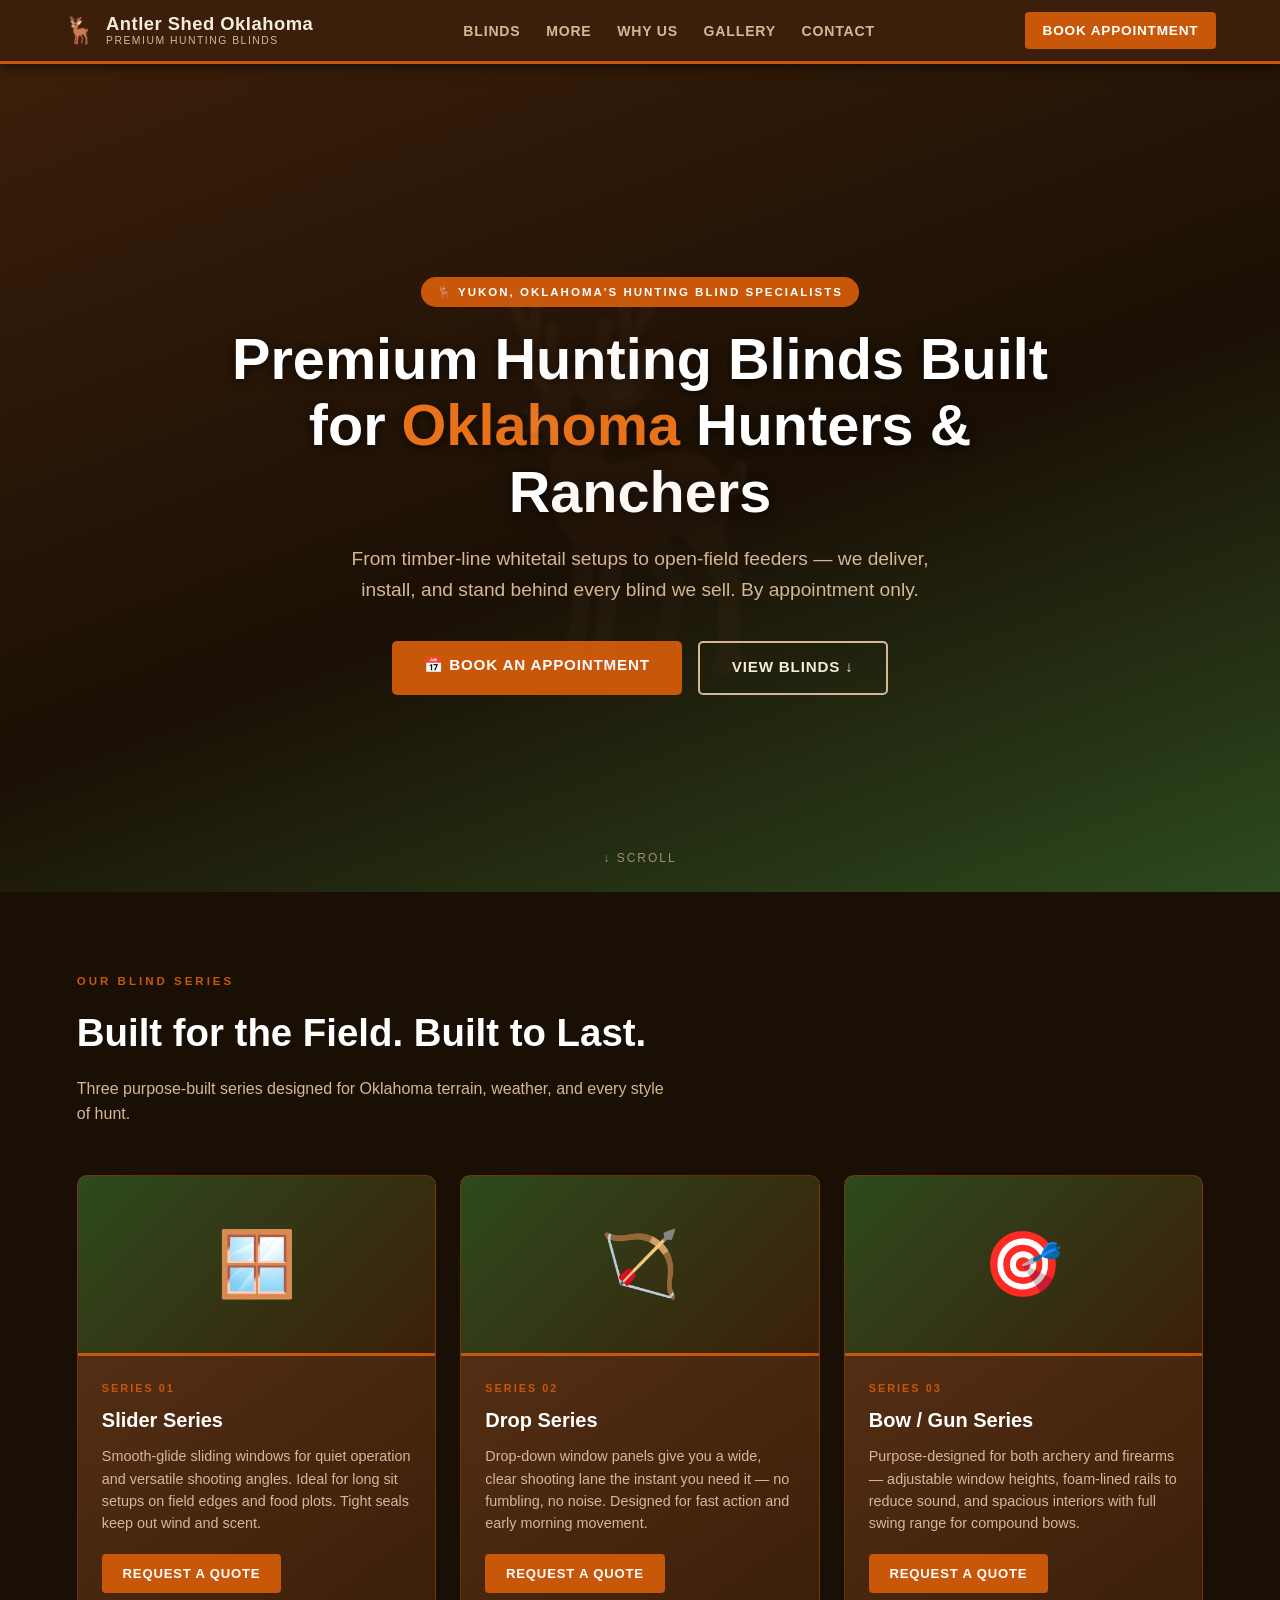
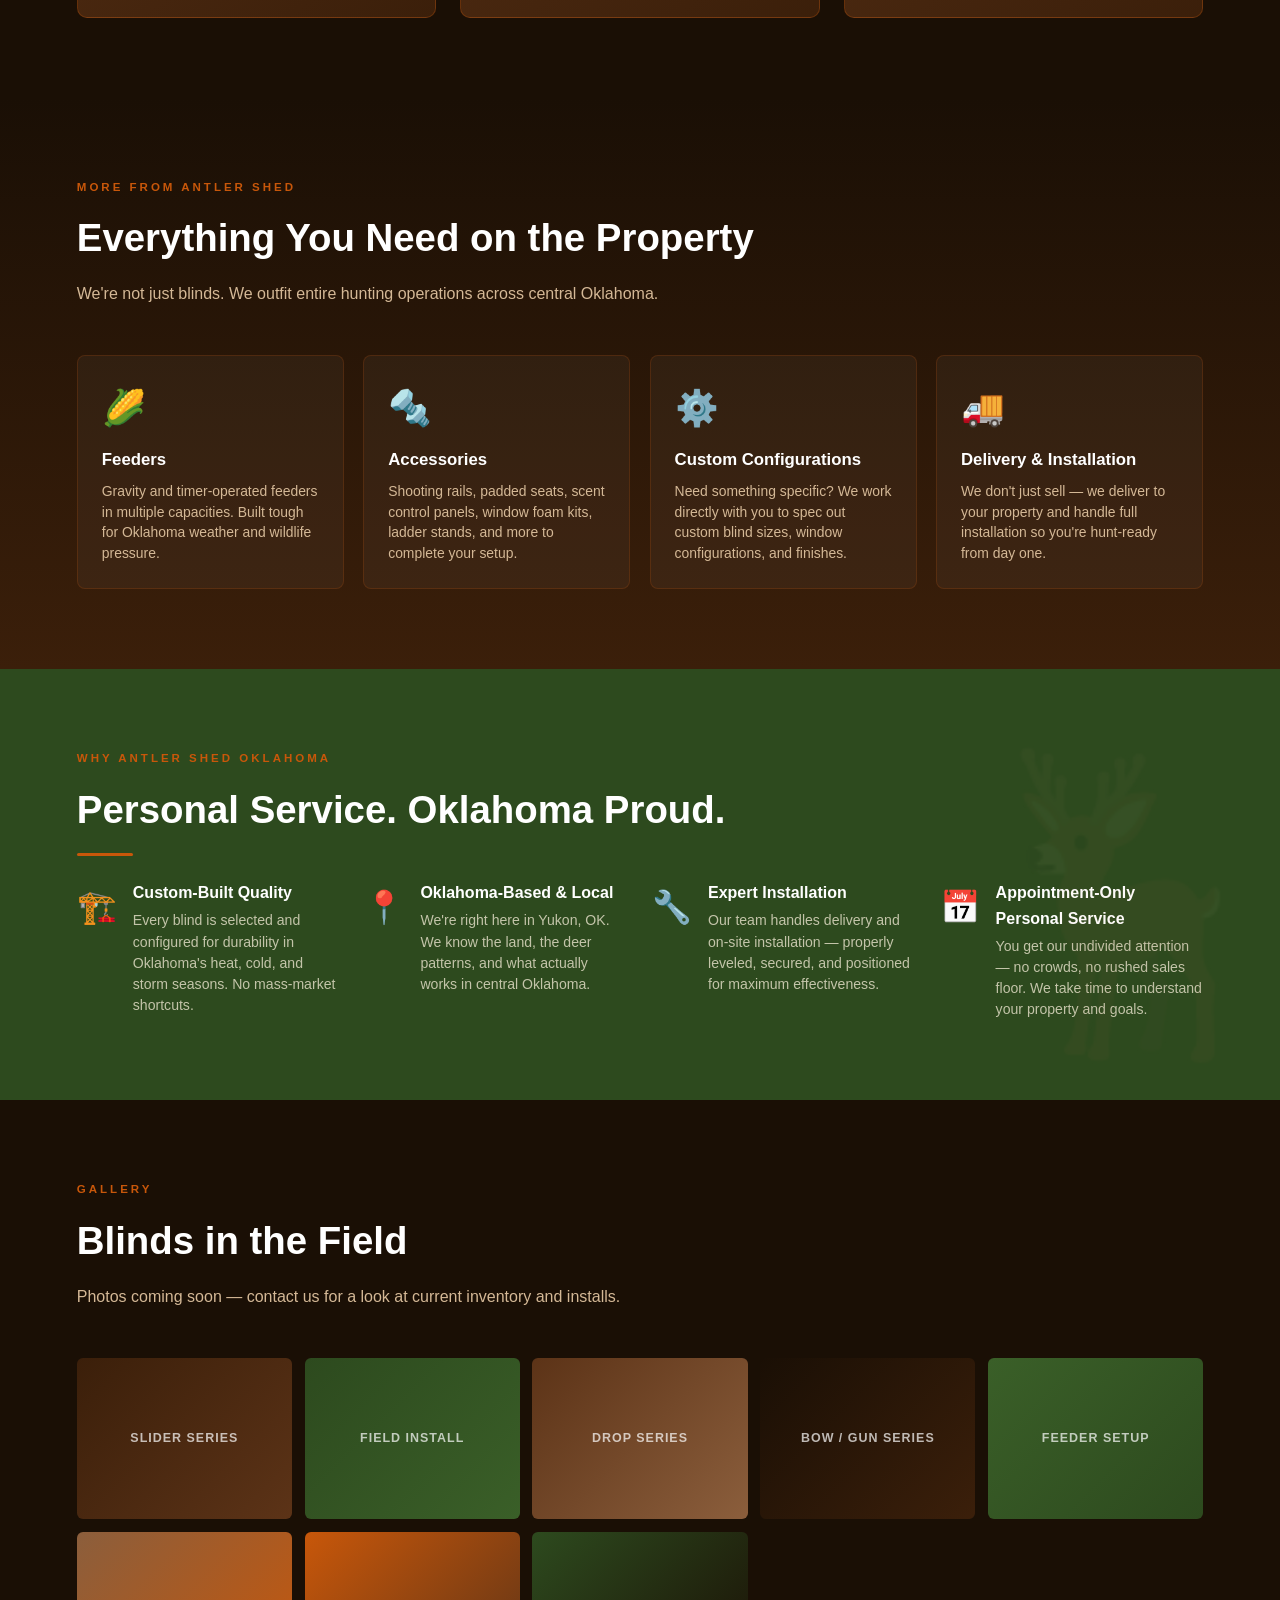
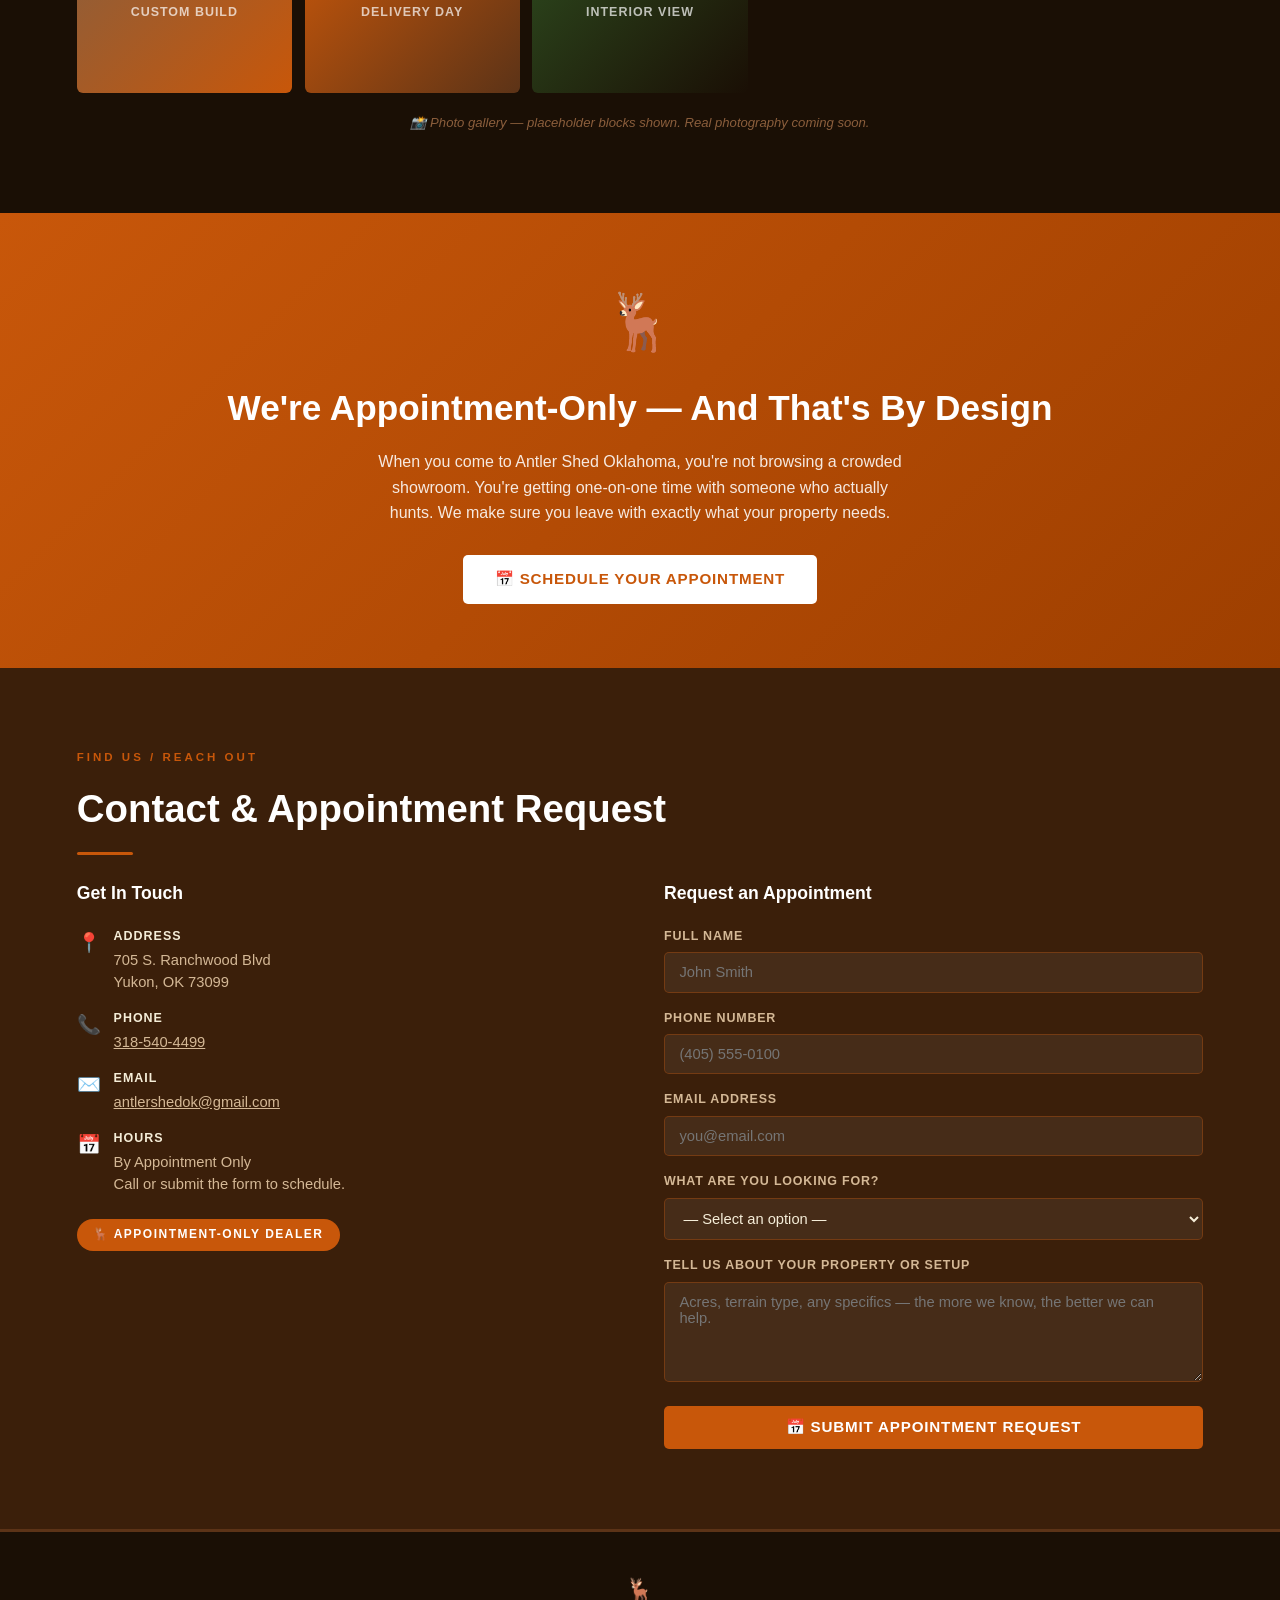
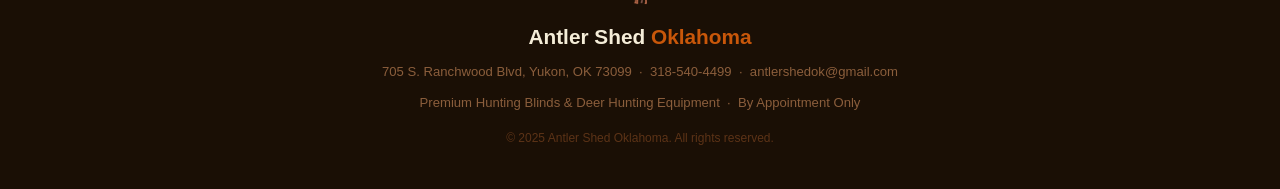
==== index.html @ 7610d3ba "Antler Shed Oklahoma site v1" ====
<!DOCTYPE html>
<html lang="en">
<head>
<meta charset="UTF-8">
<meta name="viewport" content="width=device-width, initial-scale=1.0">
<title>Antler Shed Oklahoma | Premium Hunting Blinds | Yukon, OK</title>
<meta name="description" content="Premium hunting blinds built for Oklahoma hunters & ranchers. Slider, Drop, and Bow/Gun series. By appointment only. Yukon, OK.">
<style>
*{margin:0;padding:0;box-sizing:border-box}
:root{
  --brown:#3B1F0A;
  --brown-mid:#5C3317;
  --brown-light:#8B5E3C;
  --green:#2D4A1E;
  --green-mid:#3A5F28;
  --orange:#C8570A;
  --orange-light:#E8721A;
  --cream:#F5EDD8;
  --tan:#D4B896;
  --white:#FFFFFF;
  --dark:#1A0F05;
}
html{scroll-behavior:smooth}
body{font-family:'Segoe UI',Arial,sans-serif;background:#1A0F05;color:var(--cream);line-height:1.6}

/* ── NAV ── */
nav{position:sticky;top:0;z-index:999;background:var(--brown);border-bottom:3px solid var(--orange);display:flex;align-items:center;justify-content:space-between;padding:0 5%;height:64px;box-shadow:0 2px 12px rgba(0,0,0,.6)}
.nav-logo{display:flex;align-items:center;gap:10px;text-decoration:none}
.nav-logo span.deer{font-size:1.6rem}
.nav-logo span.brand{font-size:1.15rem;font-weight:700;color:var(--cream);letter-spacing:.5px;line-height:1.2}
.nav-logo span.brand small{display:block;font-size:.65rem;font-weight:400;color:var(--tan);letter-spacing:1.5px;text-transform:uppercase}
.nav-links{display:flex;gap:1.6rem;list-style:none}
.nav-links a{color:var(--tan);text-decoration:none;font-size:.88rem;font-weight:600;text-transform:uppercase;letter-spacing:.8px;transition:color .2s}
.nav-links a:hover{color:var(--orange-light)}
.nav-cta{background:var(--orange);color:#fff;padding:.45rem 1.1rem;border-radius:4px;text-decoration:none;font-size:.85rem;font-weight:700;text-transform:uppercase;letter-spacing:.8px;transition:background .2s;white-space:nowrap}
.nav-cta:hover{background:var(--orange-light)}
.hamburger{display:none;flex-direction:column;gap:5px;cursor:pointer;padding:4px}
.hamburger span{display:block;width:24px;height:2px;background:var(--cream);border-radius:2px;transition:.3s}
#nav-toggle{display:none}
@media(max-width:768px){
  .nav-links{display:none;flex-direction:column;position:absolute;top:64px;left:0;right:0;background:var(--brown);padding:1rem 5%;gap:.5rem;border-bottom:3px solid var(--orange)}
  #nav-toggle:checked~.nav-links{display:flex}
  .hamburger{display:flex}
  .nav-cta{display:none}
}

/* ── HERO ── */
.hero{min-height:92vh;background:linear-gradient(160deg,var(--brown) 0%,var(--dark) 55%,var(--green) 100%);display:flex;flex-direction:column;align-items:center;justify-content:center;text-align:center;padding:5rem 6% 4rem;position:relative;overflow:hidden}
.hero::before{content:'🦌';position:absolute;font-size:22rem;opacity:.04;top:50%;left:50%;transform:translate(-50%,-50%);pointer-events:none;line-height:1}
.hero-badge{display:inline-block;background:var(--orange);color:#fff;font-size:.72rem;font-weight:700;letter-spacing:2px;text-transform:uppercase;padding:.35rem 1rem;border-radius:20px;margin-bottom:1.2rem}
.hero h1{font-size:clamp(2rem,5.5vw,3.6rem);font-weight:800;color:var(--white);line-height:1.15;max-width:820px;margin-bottom:1.2rem;text-shadow:0 2px 12px rgba(0,0,0,.6)}
.hero h1 em{color:var(--orange-light);font-style:normal}
.hero p{font-size:clamp(1rem,2.5vw,1.2rem);color:var(--tan);max-width:600px;margin-bottom:2.2rem}
.hero-btns{display:flex;gap:1rem;flex-wrap:wrap;justify-content:center}
.btn{display:inline-block;padding:.8rem 2rem;border-radius:5px;font-weight:700;font-size:.95rem;text-decoration:none;text-transform:uppercase;letter-spacing:.8px;transition:all .2s;cursor:pointer;border:none}
.btn-primary{background:var(--orange);color:#fff}
.btn-primary:hover{background:var(--orange-light);transform:translateY(-2px)}
.btn-outline{background:transparent;color:var(--cream);border:2px solid var(--tan)}
.btn-outline:hover{background:rgba(255,255,255,.08);border-color:var(--cream)}
.hero-scroll{position:absolute;bottom:1.5rem;left:50%;transform:translateX(-50%);color:var(--tan);font-size:.75rem;letter-spacing:2px;text-transform:uppercase;opacity:.7;animation:bounce 2s infinite}
@keyframes bounce{0%,100%{transform:translateX(-50%) translateY(0)}50%{transform:translateX(-50%) translateY(6px)}}

/* ── SECTION SHARED ── */
section{padding:5rem 6%}
.section-label{font-size:.72rem;font-weight:700;letter-spacing:3px;text-transform:uppercase;color:var(--orange);margin-bottom:.7rem;display:block}
.section-title{font-size:clamp(1.6rem,4vw,2.4rem);font-weight:800;color:var(--white);margin-bottom:.8rem}
.section-sub{color:var(--tan);max-width:600px;margin-bottom:3rem;font-size:1rem}
.divider{width:56px;height:3px;background:var(--orange);margin:.8rem 0 1.5rem;border-radius:2px}

/* ── PRODUCTS ── */
#products{background:var(--dark)}
.products-grid{display:grid;grid-template-columns:repeat(auto-fit,minmax(280px,1fr));gap:1.5rem;margin-top:1rem}
.product-card{background:linear-gradient(145deg,var(--brown-mid),var(--brown));border-radius:10px;overflow:hidden;border:1px solid rgba(200,87,10,.3);transition:transform .25s,box-shadow .25s}
.product-card:hover{transform:translateY(-5px);box-shadow:0 12px 32px rgba(0,0,0,.5)}
.card-img{height:180px;display:flex;align-items:center;justify-content:center;font-size:4rem;background:linear-gradient(135deg,var(--green) 0%,var(--brown) 100%);border-bottom:3px solid var(--orange)}
.card-body{padding:1.5rem}
.card-tag{font-size:.68rem;font-weight:700;letter-spacing:2px;text-transform:uppercase;color:var(--orange);margin-bottom:.4rem;display:block}
.card-body h3{font-size:1.25rem;color:var(--white);margin-bottom:.6rem;font-weight:800}
.card-body p{font-size:.9rem;color:var(--tan);margin-bottom:1.2rem;line-height:1.55}
.btn-card{display:inline-block;background:var(--orange);color:#fff;padding:.55rem 1.3rem;border-radius:4px;font-weight:700;font-size:.82rem;text-decoration:none;text-transform:uppercase;letter-spacing:.8px;transition:background .2s}
.btn-card:hover{background:var(--orange-light)}

/* ── OFFERINGS ── */
#offerings{background:linear-gradient(180deg,var(--dark) 0%,var(--brown) 100%)}
.offerings-grid{display:grid;grid-template-columns:repeat(auto-fit,minmax(220px,1fr));gap:1.2rem}
.offering-card{background:rgba(255,255,255,.04);border:1px solid rgba(200,87,10,.2);border-radius:8px;padding:1.5rem;transition:background .2s,border-color .2s}
.offering-card:hover{background:rgba(200,87,10,.08);border-color:var(--orange)}
.offering-icon{font-size:2.2rem;margin-bottom:.7rem;display:block}
.offering-card h3{font-size:1.05rem;font-weight:700;color:var(--white);margin-bottom:.4rem}
.offering-card p{font-size:.87rem;color:var(--tan);line-height:1.5}

/* ── WHY ── */
#why{background:var(--green);position:relative;overflow:hidden}
#why::after{content:'🦌';position:absolute;font-size:18rem;opacity:.04;bottom:-2rem;right:-2rem;pointer-events:none}
.why-grid{display:grid;grid-template-columns:repeat(auto-fit,minmax(220px,1fr));gap:1.5rem}
.why-item{display:flex;gap:1rem;align-items:flex-start}
.why-icon{font-size:2rem;flex-shrink:0;margin-top:.1rem}
.why-text h3{font-size:1rem;font-weight:700;color:var(--white);margin-bottom:.3rem}
.why-text p{font-size:.88rem;color:rgba(245,237,216,.75);line-height:1.5}

/* ── GALLERY ── */
#gallery{background:var(--dark)}
.gallery-grid{display:grid;grid-template-columns:repeat(auto-fill,minmax(200px,1fr));gap:.8rem}
.gallery-block{border-radius:6px;display:flex;align-items:center;justify-content:center;font-size:.78rem;font-weight:700;letter-spacing:1px;text-transform:uppercase;color:rgba(255,255,255,.7);aspect-ratio:4/3;transition:transform .2s,opacity .2s}
.gallery-block:hover{transform:scale(1.03);opacity:.9}
.gb1{background:linear-gradient(135deg,#3B1F0A,#5C3317)}
.gb2{background:linear-gradient(135deg,#2D4A1E,#3A5F28)}
.gb3{background:linear-gradient(135deg,#5C3317,#8B5E3C)}
.gb4{background:linear-gradient(135deg,#1A0F05,#3B1F0A)}
.gb5{background:linear-gradient(135deg,#3A5F28,#2D4A1E)}
.gb6{background:linear-gradient(135deg,#8B5E3C,#C8570A)}
.gb7{background:linear-gradient(135deg,#C8570A,#5C3317)}
.gb8{background:linear-gradient(135deg,#2D4A1E,#1A0F05)}
.gallery-note{text-align:center;margin-top:1.2rem;font-size:.82rem;color:var(--brown-light);font-style:italic}

/* ── APPT CALLOUT ── */
#appointment{background:linear-gradient(135deg,var(--orange) 0%,#9E3F00 100%);text-align:center;padding:4rem 6%}
#appointment .deer-big{font-size:3.5rem;display:block;margin-bottom:.8rem;animation:float 3s ease-in-out infinite}
@keyframes float{0%,100%{transform:translateY(0)}50%{transform:translateY(-8px)}}
#appointment h2{font-size:clamp(1.6rem,4vw,2.2rem);color:#fff;font-weight:800;margin-bottom:.8rem}
#appointment p{color:rgba(255,255,255,.88);max-width:540px;margin:0 auto 1.8rem;font-size:1rem}
#appointment .btn{background:#fff;color:var(--orange);font-weight:800}
#appointment .btn:hover{background:var(--cream);transform:translateY(-2px)}

/* ── CONTACT ── */
#contact{background:var(--brown)}
.contact-wrap{display:grid;grid-template-columns:1fr 1fr;gap:3rem;align-items:start}
@media(max-width:768px){.contact-wrap{grid-template-columns:1fr}}
.contact-info h3{font-size:1.1rem;color:var(--white);font-weight:700;margin-bottom:1.2rem}
.info-row{display:flex;align-items:flex-start;gap:.8rem;margin-bottom:1rem}
.info-icon{font-size:1.2rem;flex-shrink:0;margin-top:.1rem}
.info-row p{font-size:.92rem;color:var(--tan);line-height:1.5}
.info-row p strong{color:var(--cream);display:block;font-size:.78rem;text-transform:uppercase;letter-spacing:1px;margin-bottom:.2rem}
.appt-badge{display:inline-block;background:var(--orange);color:#fff;font-size:.75rem;font-weight:700;letter-spacing:1.5px;text-transform:uppercase;padding:.4rem 1rem;border-radius:20px;margin-top:.5rem}
.contact-form h3{font-size:1.1rem;color:var(--white);font-weight:700;margin-bottom:1.2rem}
.form-group{margin-bottom:1rem}
.form-group label{display:block;font-size:.78rem;font-weight:700;color:var(--tan);text-transform:uppercase;letter-spacing:.8px;margin-bottom:.35rem}
.form-group input,.form-group select,.form-group textarea{width:100%;background:rgba(255,255,255,.06);border:1px solid rgba(200,87,10,.35);border-radius:5px;padding:.7rem .9rem;color:var(--cream);font-size:.92rem;font-family:inherit;transition:border-color .2s,background .2s}
.form-group input:focus,.form-group select:focus,.form-group textarea:focus{outline:none;border-color:var(--orange);background:rgba(255,255,255,.09)}
.form-group textarea{resize:vertical;min-height:100px}
.form-group select option{background:var(--brown);color:var(--cream)}
.btn-submit{background:var(--orange);color:#fff;padding:.8rem 2rem;border:none;border-radius:5px;font-weight:700;font-size:.95rem;text-transform:uppercase;letter-spacing:.8px;cursor:pointer;transition:background .2s,transform .2s;width:100%}
.btn-submit:hover{background:var(--orange-light);transform:translateY(-2px)}

/* ── FOOTER ── */
footer{background:var(--dark);border-top:3px solid var(--brown-mid);padding:2.5rem 6%;text-align:center}
.footer-logo{font-size:1.3rem;font-weight:800;color:var(--cream);margin-bottom:.4rem}
.footer-logo span{color:var(--orange)}
footer p{font-size:.82rem;color:var(--brown-light);line-height:1.8}
footer a{color:var(--brown-light);text-decoration:none;transition:color .2s}
footer a:hover{color:var(--orange)}
.footer-deer{font-size:1.5rem;display:block;margin-bottom:.6rem}
</style>
</head>
<body>

<!-- ══ NAV ══ -->
<nav>
  <a href="#" class="nav-logo">
    <span class="deer">🦌</span>
    <span class="brand">Antler Shed Oklahoma<small>Premium Hunting Blinds</small></span>
  </a>
  <input type="checkbox" id="nav-toggle">
  <label for="nav-toggle" class="hamburger" aria-label="Menu">
    <span></span><span></span><span></span>
  </label>
  <ul class="nav-links">
    <li><a href="#products">Blinds</a></li>
    <li><a href="#offerings">More</a></li>
    <li><a href="#why">Why Us</a></li>
    <li><a href="#gallery">Gallery</a></li>
    <li><a href="#contact">Contact</a></li>
  </ul>
  <a href="#contact" class="nav-cta">Book Appointment</a>
</nav>

<!-- ══ HERO ══ -->
<section class="hero">
  <span class="hero-badge">🦌 Yukon, Oklahoma's Hunting Blind Specialists</span>
  <h1>Premium Hunting Blinds Built for <em>Oklahoma</em> Hunters &amp; Ranchers</h1>
  <p>From timber-line whitetail setups to open-field feeders — we deliver, install, and stand behind every blind we sell. By appointment only.</p>
  <div class="hero-btns">
    <a href="#contact" class="btn btn-primary">📅 Book an Appointment</a>
    <a href="#products" class="btn btn-outline">View Blinds ↓</a>
  </div>
  <div class="hero-scroll">↓ Scroll</div>
</section>

<!-- ══ PRODUCTS ══ -->
<section id="products">
  <span class="section-label">Our Blind Series</span>
  <h2 class="section-title">Built for the Field. Built to Last.</h2>
  <p class="section-sub">Three purpose-built series designed for Oklahoma terrain, weather, and every style of hunt.</p>
  <div class="products-grid">

    <div class="product-card">
      <div class="card-img">🪟</div>
      <div class="card-body">
        <span class="card-tag">Series 01</span>
        <h3>Slider Series</h3>
        <p>Smooth-glide sliding windows for quiet operation and versatile shooting angles. Ideal for long sit setups on field edges and food plots. Tight seals keep out wind and scent.</p>
        <a href="#contact" class="btn-card">Request a Quote</a>
      </div>
    </div>

    <div class="product-card">
      <div class="card-img">🏹</div>
      <div class="card-body">
        <span class="card-tag">Series 02</span>
        <h3>Drop Series</h3>
        <p>Drop-down window panels give you a wide, clear shooting lane the instant you need it — no fumbling, no noise. Designed for fast action and early morning movement.</p>
        <a href="#contact" class="btn-card">Request a Quote</a>
      </div>
    </div>

    <div class="product-card">
      <div class="card-img">🎯</div>
      <div class="card-body">
        <span class="card-tag">Series 03</span>
        <h3>Bow / Gun Series</h3>
        <p>Purpose-designed for both archery and firearms — adjustable window heights, foam-lined rails to reduce sound, and spacious interiors with full swing range for compound bows.</p>
        <a href="#contact" class="btn-card">Request a Quote</a>
      </div>
    </div>

  </div>
</section>

<!-- ══ OFFERINGS ══ -->
<section id="offerings">
  <span class="section-label">More From Antler Shed</span>
  <h2 class="section-title">Everything You Need on the Property</h2>
  <p class="section-sub">We're not just blinds. We outfit entire hunting operations across central Oklahoma.</p>
  <div class="offerings-grid">
    <div class="offering-card">
      <span class="offering-icon">🌽</span>
      <h3>Feeders</h3>
      <p>Gravity and timer-operated feeders in multiple capacities. Built tough for Oklahoma weather and wildlife pressure.</p>
    </div>
    <div class="offering-card">
      <span class="offering-icon">🔩</span>
      <h3>Accessories</h3>
      <p>Shooting rails, padded seats, scent control panels, window foam kits, ladder stands, and more to complete your setup.</p>
    </div>
    <div class="offering-card">
      <span class="offering-icon">⚙️</span>
      <h3>Custom Configurations</h3>
      <p>Need something specific? We work directly with you to spec out custom blind sizes, window configurations, and finishes.</p>
    </div>
    <div class="offering-card">
      <span class="offering-icon">🚚</span>
      <h3>Delivery &amp; Installation</h3>
      <p>We don't just sell — we deliver to your property and handle full installation so you're hunt-ready from day one.</p>
    </div>
  </div>
</section>

<!-- ══ WHY ══ -->
<section id="why">
  <span class="section-label">Why Antler Shed Oklahoma</span>
  <h2 class="section-title">Personal Service. Oklahoma Proud.</h2>
  <div class="divider"></div>
  <div class="why-grid">
    <div class="why-item">
      <span class="why-icon">🏗️</span>
      <div class="why-text">
        <h3>Custom-Built Quality</h3>
        <p>Every blind is selected and configured for durability in Oklahoma's heat, cold, and storm seasons. No mass-market shortcuts.</p>
      </div>
    </div>
    <div class="why-item">
      <span class="why-icon">📍</span>
      <div class="why-text">
        <h3>Oklahoma-Based &amp; Local</h3>
        <p>We're right here in Yukon, OK. We know the land, the deer patterns, and what actually works in central Oklahoma.</p>
      </div>
    </div>
    <div class="why-item">
      <span class="why-icon">🔧</span>
      <div class="why-text">
        <h3>Expert Installation</h3>
        <p>Our team handles delivery and on-site installation — properly leveled, secured, and positioned for maximum effectiveness.</p>
      </div>
    </div>
    <div class="why-item">
      <span class="why-icon">📅</span>
      <div class="why-text">
        <h3>Appointment-Only Personal Service</h3>
        <p>You get our undivided attention — no crowds, no rushed sales floor. We take time to understand your property and goals.</p>
      </div>
    </div>
  </div>
</section>

<!-- ══ GALLERY ══ -->
<section id="gallery">
  <span class="section-label">Gallery</span>
  <h2 class="section-title">Blinds in the Field</h2>
  <p class="section-sub">Photos coming soon — contact us for a look at current inventory and installs.</p>
  <div class="gallery-grid">
    <div class="gallery-block gb1">Slider Series</div>
    <div class="gallery-block gb2">Field Install</div>
    <div class="gallery-block gb3">Drop Series</div>
    <div class="gallery-block gb4">Bow / Gun Series</div>
    <div class="gallery-block gb5">Feeder Setup</div>
    <div class="gallery-block gb6">Custom Build</div>
    <div class="gallery-block gb7">Delivery Day</div>
    <div class="gallery-block gb8">Interior View</div>
  </div>
  <p class="gallery-note">📸 Photo gallery — placeholder blocks shown. Real photography coming soon.</p>
</section>

<!-- ══ APPT CALLOUT ══ -->
<section id="appointment">
  <span class="deer-big">🦌</span>
  <h2>We're Appointment-Only — And That's By Design</h2>
  <p>When you come to Antler Shed Oklahoma, you're not browsing a crowded showroom. You're getting one-on-one time with someone who actually hunts. We make sure you leave with exactly what your property needs.</p>
  <a href="#contact" class="btn">📅 Schedule Your Appointment</a>
</section>

<!-- ══ CONTACT ══ -->
<section id="contact">
  <span class="section-label">Find Us / Reach Out</span>
  <h2 class="section-title">Contact &amp; Appointment Request</h2>
  <div class="divider"></div>
  <div class="contact-wrap">

    <div class="contact-info">
      <h3>Get In Touch</h3>
      <div class="info-row">
        <span class="info-icon">📍</span>
        <p><strong>Address</strong>705 S. Ranchwood Blvd<br>Yukon, OK 73099</p>
      </div>
      <div class="info-row">
        <span class="info-icon">📞</span>
        <p><strong>Phone</strong><a href="tel:3185404499" style="color:var(--tan)">318-540-4499</a></p>
      </div>
      <div class="info-row">
        <span class="info-icon">✉️</span>
        <p><strong>Email</strong><a href="mailto:antlershedok@gmail.com" style="color:var(--tan)">antlershedok@gmail.com</a></p>
      </div>
      <div class="info-row">
        <span class="info-icon">📅</span>
        <p><strong>Hours</strong>By Appointment Only<br>Call or submit the form to schedule.</p>
      </div>
      <span class="appt-badge">🦌 Appointment-Only Dealer</span>
    </div>

    <div>
      <div class="contact-form">
        <h3>Request an Appointment</h3>
        <form action="#" method="POST">
          <div class="form-group">
            <label for="name">Full Name</label>
            <input type="text" id="name" name="name" placeholder="John Smith" required>
          </div>
          <div class="form-group">
            <label for="phone">Phone Number</label>
            <input type="tel" id="phone" name="phone" placeholder="(405) 555-0100" required>
          </div>
          <div class="form-group">
            <label for="email">Email Address</label>
            <input type="email" id="email" name="email" placeholder="you@email.com">
          </div>
          <div class="form-group">
            <label for="interest">What Are You Looking For?</label>
            <select id="interest" name="interest">
              <option value="">— Select an option —</option>
              <option value="slider">Slider Series Blind</option>
              <option value="drop">Drop Series Blind</option>
              <option value="bowgun">Bow / Gun Series Blind</option>
              <option value="feeder">Feeder</option>
              <option value="accessories">Accessories</option>
              <option value="custom">Custom Configuration</option>
              <option value="delivery">Delivery &amp; Installation</option>
              <option value="other">Other / Not Sure Yet</option>
            </select>
          </div>
          <div class="form-group">
            <label for="message">Tell Us About Your Property or Setup</label>
            <textarea id="message" name="message" placeholder="Acres, terrain type, any specifics — the more we know, the better we can help."></textarea>
          </div>
          <button type="submit" class="btn-submit">📅 Submit Appointment Request</button>
        </form>
      </div>
    </div>

  </div>
</section>

<!-- ══ FOOTER ══ -->
<footer>
  <span class="footer-deer">🦌</span>
  <div class="footer-logo">Antler Shed <span>Oklahoma</span></div>
  <p>
    705 S. Ranchwood Blvd, Yukon, OK 73099 &nbsp;·&nbsp;
    <a href="tel:3185404499">318-540-4499</a> &nbsp;·&nbsp;
    <a href="mailto:antlershedok@gmail.com">antlershedok@gmail.com</a>
  </p>
  <p style="margin-top:.5rem">Premium Hunting Blinds &amp; Deer Hunting Equipment &nbsp;·&nbsp; By Appointment Only</p>
  <p style="margin-top:.8rem;font-size:.75rem;color:#5C3317">&copy; 2025 Antler Shed Oklahoma. All rights reserved.</p>
</footer>

</body>
</html>
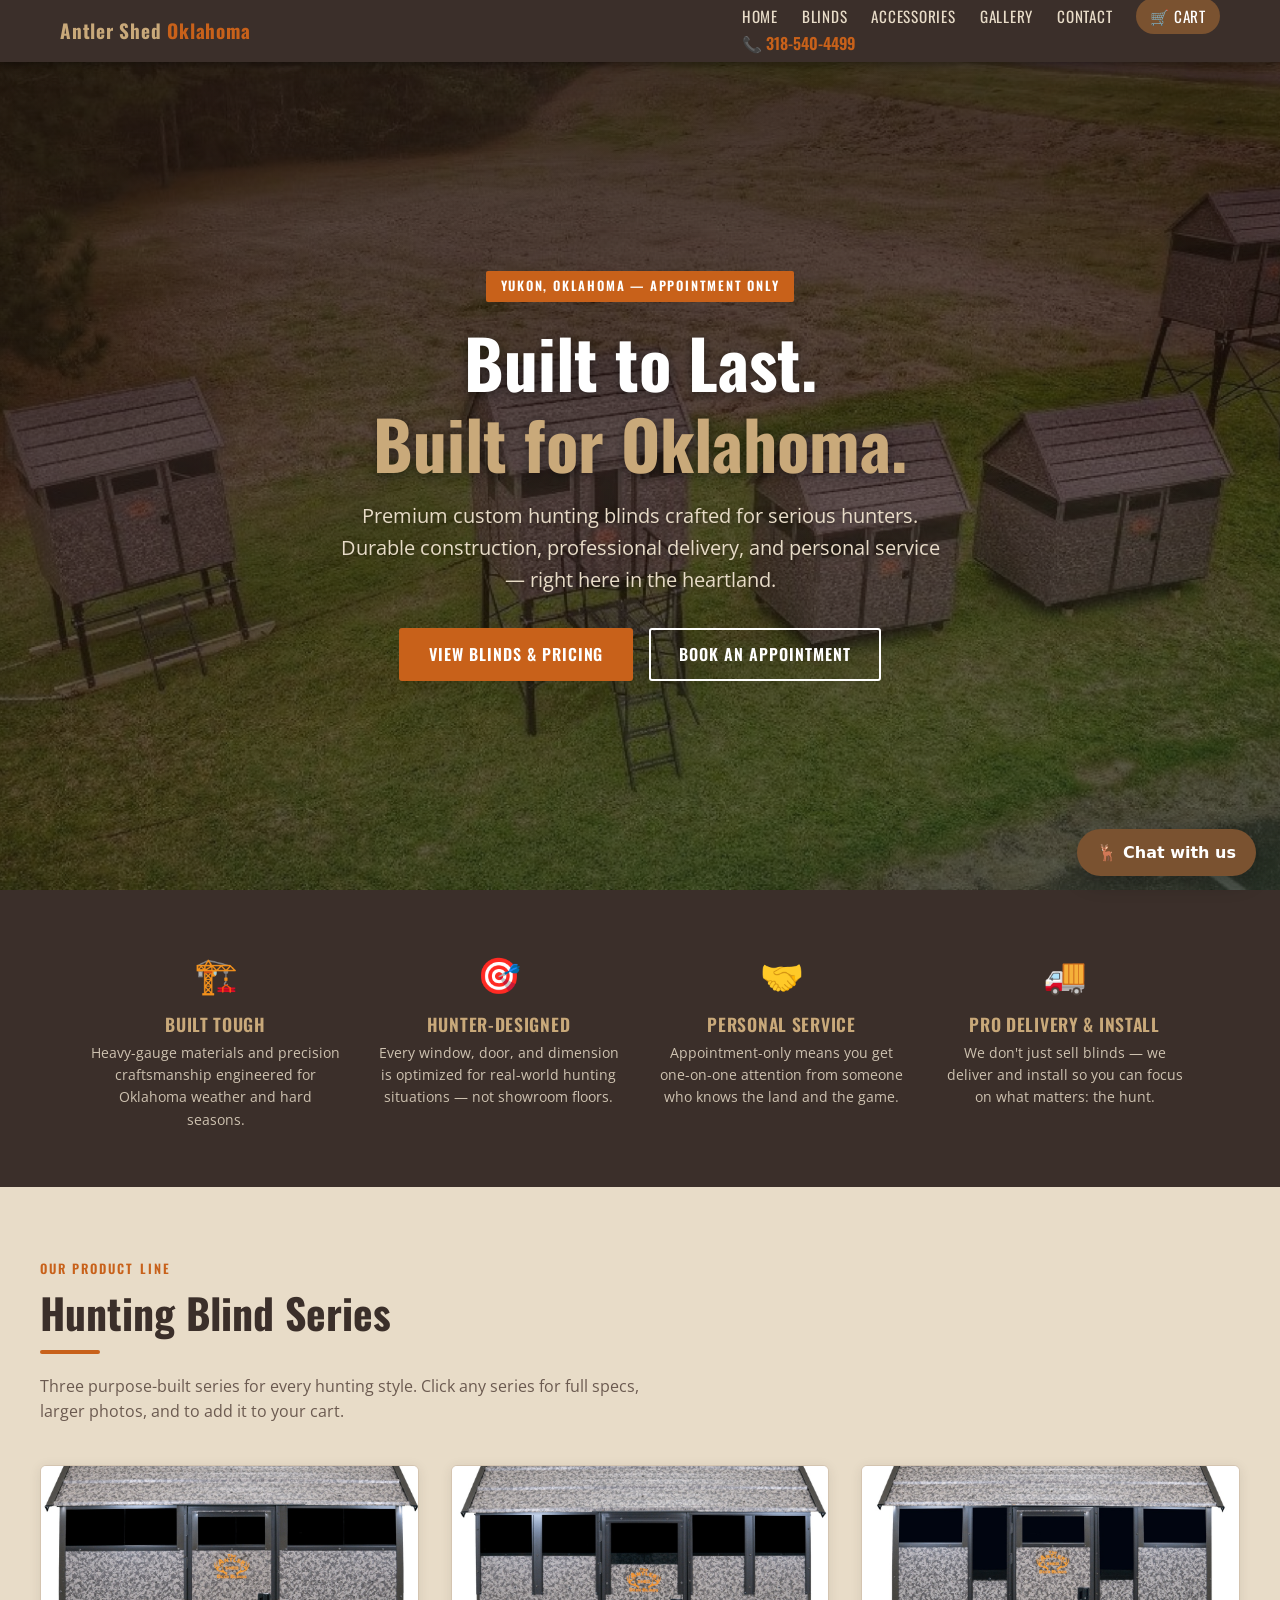
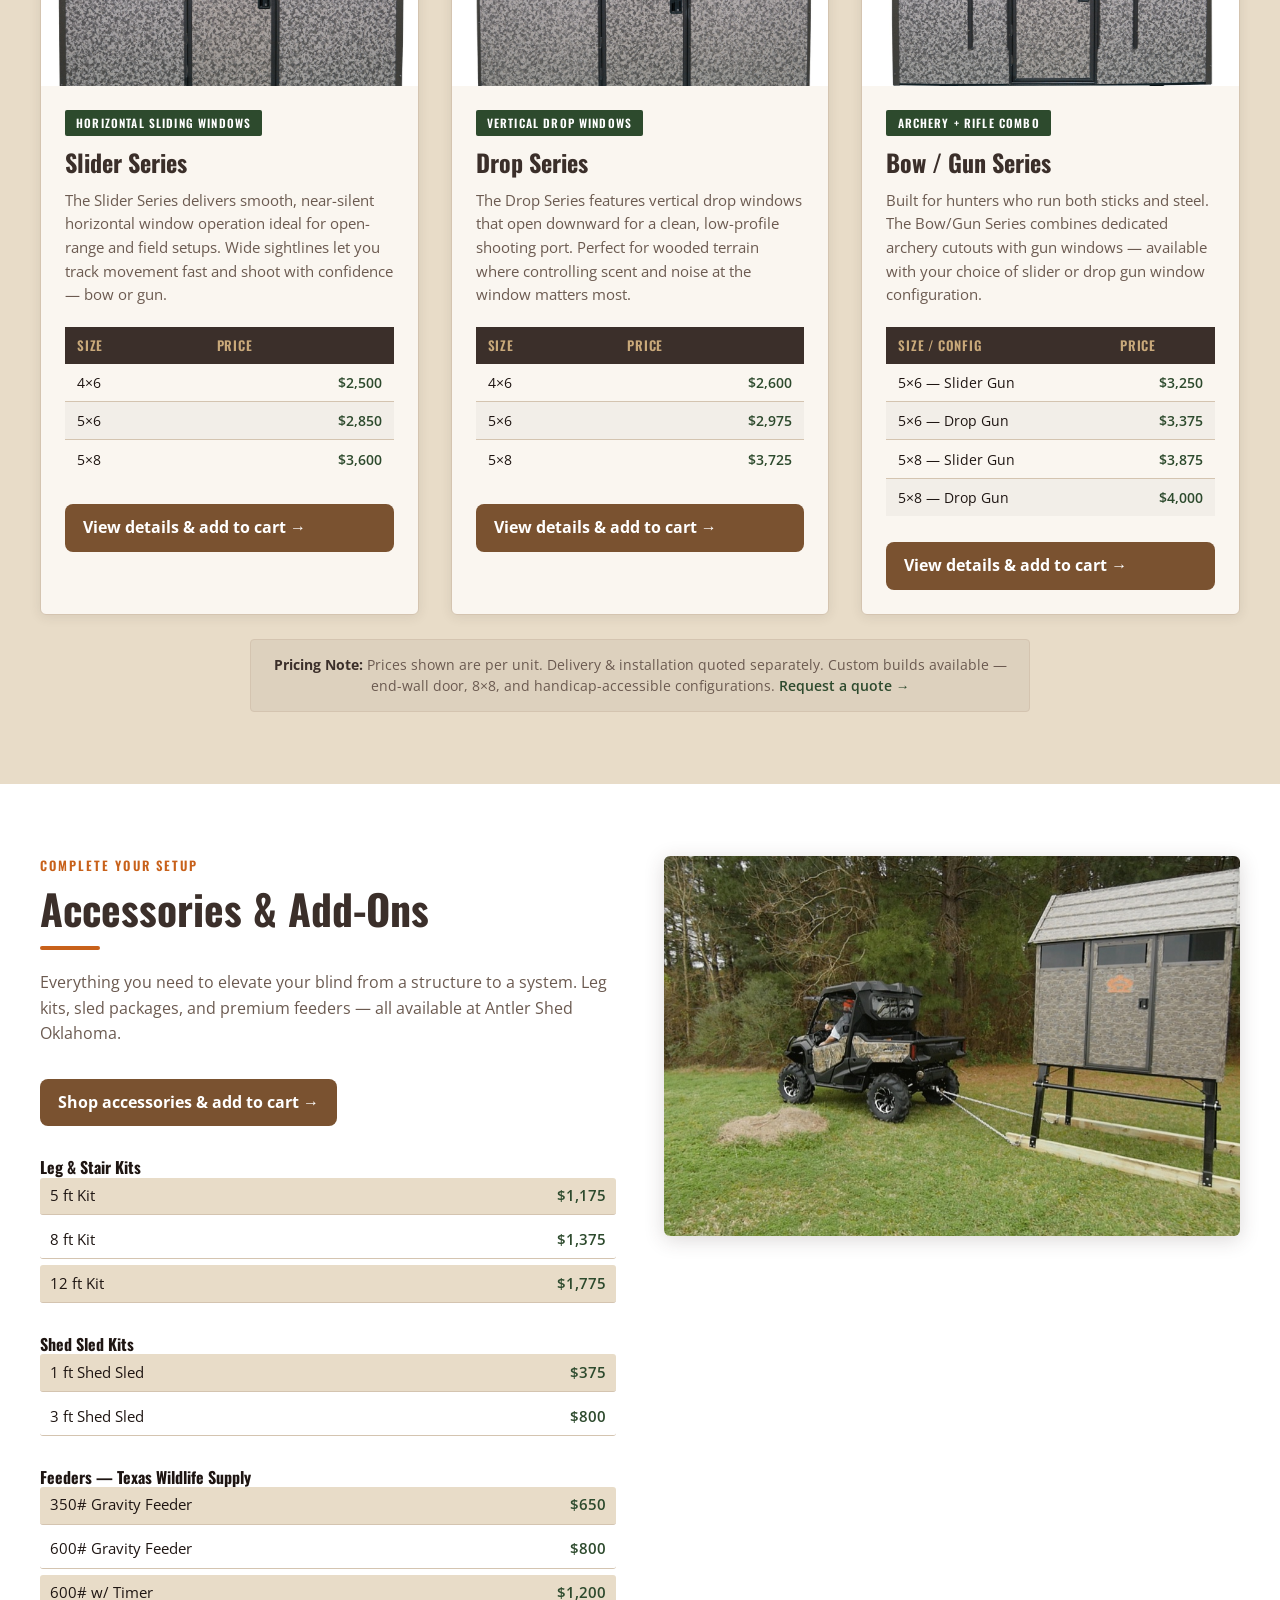
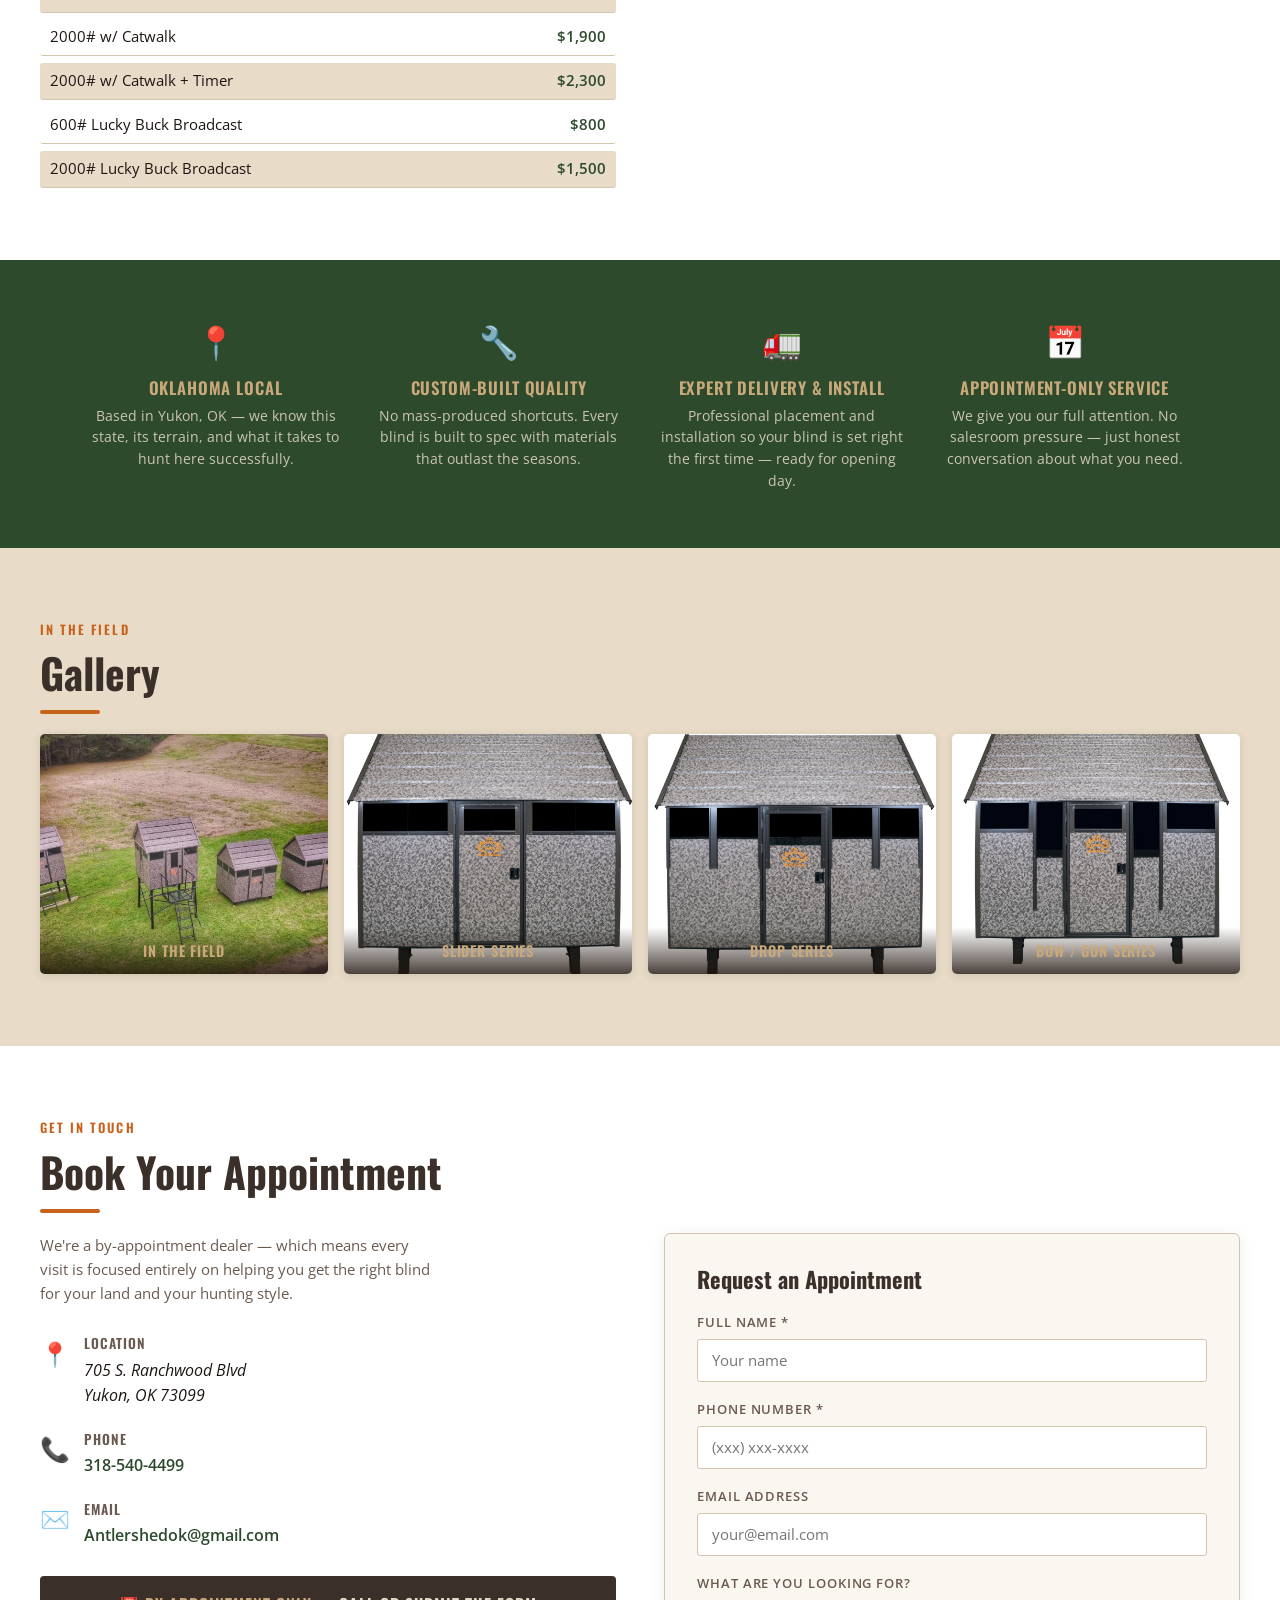
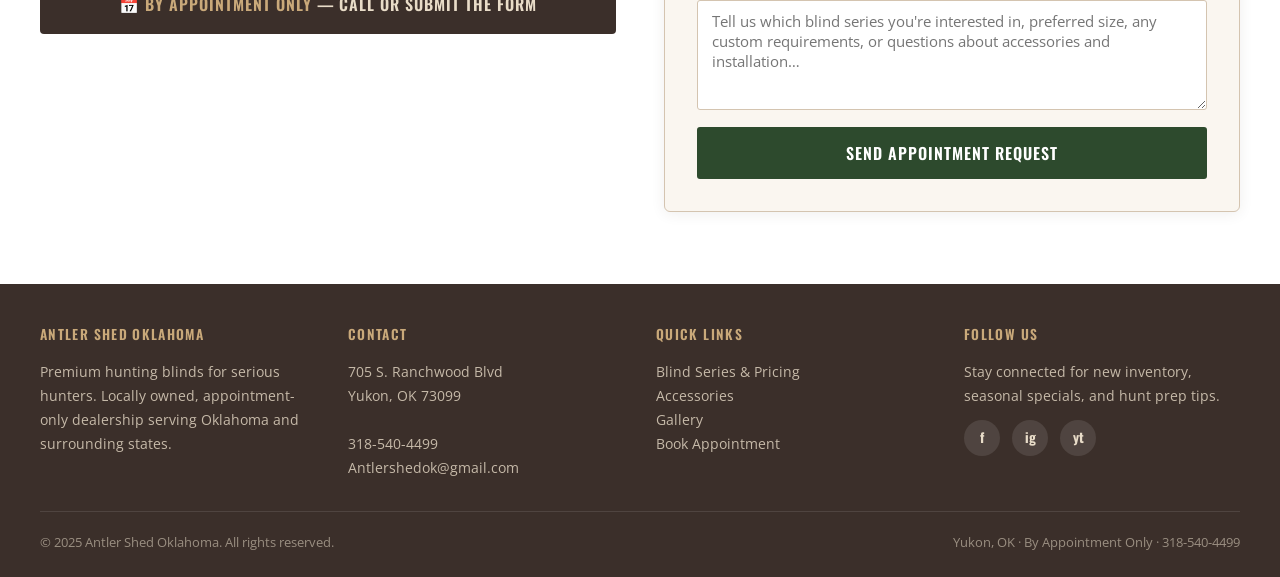
==== commit 92c2a12b: "Store: product detail pages + cart + quote checkout; price label; new accessory photos" ====
--- a/index.html
+++ b/index.html
@@ -1,405 +1,610 @@
 <!DOCTYPE html>
+<!-- antlershed_landing_v4.html
+     Dev Callahan / WebBuilderBot — 5R Ecosystem
+     Assumptions: All images exist at /images/ relative path in repo.
+     Form action="#" (static shell — wire to backend via Gabriel Silva if live submission needed).
+     No API keys embedded. Third-party scripts: Google Fonts only.
+-->
 <html lang="en">
 <head>
 <meta charset="UTF-8">
-<meta name="viewport" content="width=device-width, initial-scale=1.0">
-<title>Antler Shed Oklahoma | Premium Hunting Blinds | Yukon, OK</title>
-<meta name="description" content="Premium hunting blinds built for Oklahoma hunters & ranchers. Slider, Drop, and Bow/Gun series. By appointment only. Yukon, OK.">
+<meta name="viewport" content="width=device-width,initial-scale=1">
+<title>Antler Shed Oklahoma | Premium Hunting Blinds — Yukon, OK</title>
+<meta name="description" content="Premium custom hunting blinds in Yukon, Oklahoma. Slider, Drop, and Bow/Gun series. Appointment-only dealer. Call 318-540-4499.">
+<link rel="preconnect" href="https://fonts.googleapis.com">
+<link href="https://fonts.googleapis.com/css2?family=Oswald:wght@400;600;700&family=Open+Sans:wght@400;600&display=swap" rel="stylesheet">
 <style>
-*{margin:0;padding:0;box-sizing:border-box}
+*,*::before,*::after{box-sizing:border-box;margin:0;padding:0}
 :root{
-  --brown:#3B1F0A;
-  --brown-mid:#5C3317;
-  --brown-light:#8B5E3C;
-  --green:#2D4A1E;
-  --green-mid:#3A5F28;
-  --orange:#C8570A;
-  --orange-light:#E8721A;
-  --cream:#F5EDD8;
-  --tan:#D4B896;
-  --white:#FFFFFF;
-  --dark:#1A0F05;
+  --brown:#3b2f2a;
+  --brown-mid:#5a4035;
+  --tan:#c9a97a;
+  --khaki:#e8dcc8;
+  --green:#2d4a2d;
+  --green-light:#3a5c3a;
+  --orange:#c8611a;
+  --white:#fff;
+  --text:#1e1512;
+  --light-text:#6b5a50;
+  --card-bg:#faf6f0;
+  --border:#d4c4b0;
 }
 html{scroll-behavior:smooth}
-body{font-family:'Segoe UI',Arial,sans-serif;background:#1A0F05;color:var(--cream);line-height:1.6}
+body{font-family:'Open Sans',sans-serif;color:var(--text);background:#fff;line-height:1.6}
+h1,h2,h3,h4{font-family:'Oswald',sans-serif;line-height:1.2}
+img{display:block;width:100%;height:auto}
+a{color:inherit;text-decoration:none}
 
 /* ── NAV ── */
-nav{position:sticky;top:0;z-index:999;background:var(--brown);border-bottom:3px solid var(--orange);display:flex;align-items:center;justify-content:space-between;padding:0 5%;height:64px;box-shadow:0 2px 12px rgba(0,0,0,.6)}
-.nav-logo{display:flex;align-items:center;gap:10px;text-decoration:none}
-.nav-logo span.deer{font-size:1.6rem}
-.nav-logo span.brand{font-size:1.15rem;font-weight:700;color:var(--cream);letter-spacing:.5px;line-height:1.2}
-.nav-logo span.brand small{display:block;font-size:.65rem;font-weight:400;color:var(--tan);letter-spacing:1.5px;text-transform:uppercase}
-.nav-links{display:flex;gap:1.6rem;list-style:none}
-.nav-links a{color:var(--tan);text-decoration:none;font-size:.88rem;font-weight:600;text-transform:uppercase;letter-spacing:.8px;transition:color .2s}
-.nav-links a:hover{color:var(--orange-light)}
-.nav-cta{background:var(--orange);color:#fff;padding:.45rem 1.1rem;border-radius:4px;text-decoration:none;font-size:.85rem;font-weight:700;text-transform:uppercase;letter-spacing:.8px;transition:background .2s;white-space:nowrap}
-.nav-cta:hover{background:var(--orange-light)}
-.hamburger{display:none;flex-direction:column;gap:5px;cursor:pointer;padding:4px}
-.hamburger span{display:block;width:24px;height:2px;background:var(--cream);border-radius:2px;transition:.3s}
-#nav-toggle{display:none}
+nav{position:sticky;top:0;z-index:100;background:var(--brown);box-shadow:0 2px 8px rgba(0,0,0,.4)}
+.nav-inner{max-width:1200px;margin:0 auto;padding:0 1.25rem;display:flex;align-items:center;justify-content:space-between;gap:1rem;min-height:62px}
+.nav-logo{font-family:'Oswald',sans-serif;font-size:1.2rem;font-weight:700;color:var(--tan);letter-spacing:.04em;white-space:nowrap}
+.nav-logo span{color:var(--orange)}
+.nav-links{display:flex;align-items:center;gap:1.5rem;list-style:none;flex-wrap:wrap}
+.nav-links a{color:var(--khaki);font-family:'Oswald',sans-serif;font-size:.95rem;font-weight:400;letter-spacing:.05em;text-transform:uppercase;transition:color .2s}
+.nav-links a:hover{color:var(--tan)}
+.nav-phone{color:var(--orange);font-family:'Oswald',sans-serif;font-weight:600;font-size:1rem;white-space:nowrap}
+.nav-phone:hover{color:var(--tan)}
+.nav-toggle{display:none;background:none;border:none;cursor:pointer;flex-direction:column;gap:5px;padding:4px}
+.nav-toggle span{display:block;width:24px;height:2px;background:var(--khaki);border-radius:2px;transition:.3s}
 @media(max-width:768px){
-  .nav-links{display:none;flex-direction:column;position:absolute;top:64px;left:0;right:0;background:var(--brown);padding:1rem 5%;gap:.5rem;border-bottom:3px solid var(--orange)}
-  #nav-toggle:checked~.nav-links{display:flex}
-  .hamburger{display:flex}
-  .nav-cta{display:none}
+  .nav-toggle{display:flex}
+  .nav-menu{display:none;position:absolute;top:62px;left:0;right:0;background:var(--brown);padding:1rem 1.25rem 1.5rem;flex-direction:column;gap:0}
+  .nav-menu.open{display:flex}
+  .nav-links{flex-direction:column;align-items:flex-start;gap:.75rem;width:100%}
+  .nav-phone{margin-top:.5rem}
 }
 
+/* ── BUTTONS ── */
+.btn{display:inline-block;padding:.75rem 1.75rem;border-radius:3px;font-family:'Oswald',sans-serif;font-weight:600;font-size:1rem;letter-spacing:.06em;text-transform:uppercase;cursor:pointer;transition:background .2s,color .2s,transform .15s;border:2px solid transparent}
+.btn:hover{transform:translateY(-1px)}
+.btn-primary{background:var(--orange);color:#fff;border-color:var(--orange)}
+.btn-primary:hover{background:#a84e14;border-color:#a84e14}
+.btn-outline{background:transparent;color:#fff;border-color:#fff}
+.btn-outline:hover{background:rgba(255,255,255,.12)}
+.btn-green{background:var(--green);color:#fff;border-color:var(--green)}
+.btn-green:hover{background:var(--green-light)}
+
 /* ── HERO ── */
-.hero{min-height:92vh;background:linear-gradient(160deg,var(--brown) 0%,var(--dark) 55%,var(--green) 100%);display:flex;flex-direction:column;align-items:center;justify-content:center;text-align:center;padding:5rem 6% 4rem;position:relative;overflow:hidden}
-.hero::before{content:'🦌';position:absolute;font-size:22rem;opacity:.04;top:50%;left:50%;transform:translate(-50%,-50%);pointer-events:none;line-height:1}
-.hero-badge{display:inline-block;background:var(--orange);color:#fff;font-size:.72rem;font-weight:700;letter-spacing:2px;text-transform:uppercase;padding:.35rem 1rem;border-radius:20px;margin-bottom:1.2rem}
-.hero h1{font-size:clamp(2rem,5.5vw,3.6rem);font-weight:800;color:var(--white);line-height:1.15;max-width:820px;margin-bottom:1.2rem;text-shadow:0 2px 12px rgba(0,0,0,.6)}
-.hero h1 em{color:var(--orange-light);font-style:normal}
-.hero p{font-size:clamp(1rem,2.5vw,1.2rem);color:var(--tan);max-width:600px;margin-bottom:2.2rem}
-.hero-btns{display:flex;gap:1rem;flex-wrap:wrap;justify-content:center}
-.btn{display:inline-block;padding:.8rem 2rem;border-radius:5px;font-weight:700;font-size:.95rem;text-decoration:none;text-transform:uppercase;letter-spacing:.8px;transition:all .2s;cursor:pointer;border:none}
-.btn-primary{background:var(--orange);color:#fff}
-.btn-primary:hover{background:var(--orange-light);transform:translateY(-2px)}
-.btn-outline{background:transparent;color:var(--cream);border:2px solid var(--tan)}
-.btn-outline:hover{background:rgba(255,255,255,.08);border-color:var(--cream)}
-.hero-scroll{position:absolute;bottom:1.5rem;left:50%;transform:translateX(-50%);color:var(--tan);font-size:.75rem;letter-spacing:2px;text-transform:uppercase;opacity:.7;animation:bounce 2s infinite}
-@keyframes bounce{0%,100%{transform:translateX(-50%) translateY(0)}50%{transform:translateX(-50%) translateY(6px)}}
-
-/* ── SECTION SHARED ── */
-section{padding:5rem 6%}
-.section-label{font-size:.72rem;font-weight:700;letter-spacing:3px;text-transform:uppercase;color:var(--orange);margin-bottom:.7rem;display:block}
-.section-title{font-size:clamp(1.6rem,4vw,2.4rem);font-weight:800;color:var(--white);margin-bottom:.8rem}
-.section-sub{color:var(--tan);max-width:600px;margin-bottom:3rem;font-size:1rem}
-.divider{width:56px;height:3px;background:var(--orange);margin:.8rem 0 1.5rem;border-radius:2px}
-
-/* ── PRODUCTS ── */
-#products{background:var(--dark)}
-.products-grid{display:grid;grid-template-columns:repeat(auto-fit,minmax(280px,1fr));gap:1.5rem;margin-top:1rem}
-.product-card{background:linear-gradient(145deg,var(--brown-mid),var(--brown));border-radius:10px;overflow:hidden;border:1px solid rgba(200,87,10,.3);transition:transform .25s,box-shadow .25s}
-.product-card:hover{transform:translateY(-5px);box-shadow:0 12px 32px rgba(0,0,0,.5)}
-.card-img{height:180px;display:flex;align-items:center;justify-content:center;font-size:4rem;background:linear-gradient(135deg,var(--green) 0%,var(--brown) 100%);border-bottom:3px solid var(--orange)}
-.card-body{padding:1.5rem}
-.card-tag{font-size:.68rem;font-weight:700;letter-spacing:2px;text-transform:uppercase;color:var(--orange);margin-bottom:.4rem;display:block}
-.card-body h3{font-size:1.25rem;color:var(--white);margin-bottom:.6rem;font-weight:800}
-.card-body p{font-size:.9rem;color:var(--tan);margin-bottom:1.2rem;line-height:1.55}
-.btn-card{display:inline-block;background:var(--orange);color:#fff;padding:.55rem 1.3rem;border-radius:4px;font-weight:700;font-size:.82rem;text-decoration:none;text-transform:uppercase;letter-spacing:.8px;transition:background .2s}
-.btn-card:hover{background:var(--orange-light)}
-
-/* ── OFFERINGS ── */
-#offerings{background:linear-gradient(180deg,var(--dark) 0%,var(--brown) 100%)}
-.offerings-grid{display:grid;grid-template-columns:repeat(auto-fit,minmax(220px,1fr));gap:1.2rem}
-.offering-card{background:rgba(255,255,255,.04);border:1px solid rgba(200,87,10,.2);border-radius:8px;padding:1.5rem;transition:background .2s,border-color .2s}
-.offering-card:hover{background:rgba(200,87,10,.08);border-color:var(--orange)}
-.offering-icon{font-size:2.2rem;margin-bottom:.7rem;display:block}
-.offering-card h3{font-size:1.05rem;font-weight:700;color:var(--white);margin-bottom:.4rem}
-.offering-card p{font-size:.87rem;color:var(--tan);line-height:1.5}
-
-/* ── WHY ── */
-#why{background:var(--green);position:relative;overflow:hidden}
-#why::after{content:'🦌';position:absolute;font-size:18rem;opacity:.04;bottom:-2rem;right:-2rem;pointer-events:none}
-.why-grid{display:grid;grid-template-columns:repeat(auto-fit,minmax(220px,1fr));gap:1.5rem}
-.why-item{display:flex;gap:1rem;align-items:flex-start}
-.why-icon{font-size:2rem;flex-shrink:0;margin-top:.1rem}
-.why-text h3{font-size:1rem;font-weight:700;color:var(--white);margin-bottom:.3rem}
-.why-text p{font-size:.88rem;color:rgba(245,237,216,.75);line-height:1.5}
+#home{position:relative;min-height:92vh;display:flex;align-items:center;justify-content:center;overflow:hidden}
+.hero-bg{position:absolute;inset:0;background:url('images/hero.jpg') center center/cover no-repeat;z-index:0}
+.hero-overlay{position:absolute;inset:0;background:linear-gradient(160deg,rgba(30,18,10,.82) 0%,rgba(30,18,10,.65) 60%,rgba(20,40,20,.70) 100%);z-index:1}
+.hero-content{position:relative;z-index:2;text-align:center;padding:3rem 1.25rem;max-width:820px;margin:0 auto}
+.hero-eyebrow{display:inline-block;background:var(--orange);color:#fff;font-family:'Oswald',sans-serif;font-size:.8rem;font-weight:600;letter-spacing:.14em;text-transform:uppercase;padding:.35rem .9rem;border-radius:2px;margin-bottom:1.25rem}
+.hero-content h1{font-size:clamp(2.4rem,6vw,4.2rem);color:#fff;font-weight:700;text-shadow:0 2px 12px rgba(0,0,0,.5);margin-bottom:1rem}
+.hero-content h1 span{color:var(--tan)}
+.hero-sub{font-size:clamp(1rem,2.2vw,1.25rem);color:var(--khaki);max-width:600px;margin:0 auto 2rem;text-shadow:0 1px 6px rgba(0,0,0,.4)}
+.hero-ctas{display:flex;flex-wrap:wrap;gap:1rem;justify-content:center}
+
+/* ── SECTION WRAPPER ── */
+section{padding:4.5rem 1.25rem}
+.section-inner{max-width:1200px;margin:0 auto}
+.section-label{font-family:'Oswald',sans-serif;font-size:.8rem;font-weight:600;letter-spacing:.16em;text-transform:uppercase;color:var(--orange);margin-bottom:.5rem}
+.section-title{font-size:clamp(1.8rem,3.5vw,2.6rem);color:var(--brown);margin-bottom:.75rem}
+.section-sub{color:var(--light-text);max-width:640px;margin-bottom:2.5rem}
+
+/* ── VALUE BAND ── */
+#value{background:var(--brown);padding:3.5rem 1.25rem}
+.value-grid{max-width:1100px;margin:0 auto;display:grid;grid-template-columns:repeat(auto-fit,minmax(200px,1fr));gap:2rem;text-align:center}
+.value-item{color:var(--khaki)}
+.value-icon{font-size:2.2rem;margin-bottom:.75rem;display:block}
+.value-item h4{font-family:'Oswald',sans-serif;font-size:1.1rem;font-weight:600;color:var(--tan);margin-bottom:.4rem;letter-spacing:.04em;text-transform:uppercase}
+.value-item p{font-size:.9rem;line-height:1.55;color:var(--khaki);opacity:.85}
+
+/* ── BLINDS ── */
+#blinds{background:var(--khaki)}
+.cards-grid{display:grid;grid-template-columns:repeat(auto-fit,minmax(290px,1fr));gap:2rem;margin-bottom:1.5rem}
+.card{background:var(--card-bg);border:1px solid var(--border);border-radius:6px;overflow:hidden;display:flex;flex-direction:column;box-shadow:0 2px 12px rgba(59,47,42,.1);transition:box-shadow .25s,transform .25s}
+.card:hover{box-shadow:0 6px 28px rgba(59,47,42,.2);transform:translateY(-3px)}
+.card-img{height:220px;overflow:hidden}
+.card-img img{width:100%;height:100%;object-fit:cover;transition:transform .4s}
+.card:hover .card-img img{transform:scale(1.04)}
+.card-body{padding:1.5rem;flex:1;display:flex;flex-direction:column;gap:.75rem}
+.card-badge{display:inline-block;background:var(--green);color:#fff;font-family:'Oswald',sans-serif;font-size:.72rem;font-weight:600;letter-spacing:.1em;text-transform:uppercase;padding:.25rem .7rem;border-radius:2px;align-self:flex-start}
+.card h3{font-family:'Oswald',sans-serif;font-size:1.5rem;color:var(--brown);font-weight:700}
+.card-desc{font-size:.92rem;color:var(--light-text);line-height:1.6}
+.price-table{width:100%;border-collapse:collapse;margin-top:.5rem;font-size:.9rem}
+.price-table th{background:var(--brown);color:var(--tan);font-family:'Oswald',sans-serif;font-weight:600;letter-spacing:.06em;text-transform:uppercase;padding:.5rem .75rem;text-align:left;font-size:.82rem}
+.price-table td{padding:.45rem .75rem;border-bottom:1px solid var(--border);color:var(--text)}
+.price-table tr:last-child td{border-bottom:none}
+.price-table td:last-child{font-weight:600;color:var(--green);text-align:right}
+.price-table tr:nth-child(even) td{background:rgba(59,47,42,.04)}
+.cards-note{font-size:.85rem;color:var(--light-text);text-align:center;padding:.85rem 1rem;background:rgba(59,47,42,.06);border:1px solid var(--border);border-radius:4px;max-width:780px;margin:0 auto}
+.cards-note strong{color:var(--brown)}
+
+/* ── ACCESSORIES ── */
+#accessories{background:#fff}
+.acc-layout{display:grid;grid-template-columns:1fr 1fr;gap:3rem;align-items:start}
+@media(max-width:820px){.acc-layout{grid-template-columns:1fr}}
+.acc-img-wrap{border-radius:6px;overflow:hidden;box-shadow:0 4px 20px rgba(59,47,42,.18);position:sticky;top:80px}
+.acc-img-wrap img{width:100%;height:380px;object-fit:cover}
+@media(max-width:820px){.acc-img-wrap{position:static}.acc-img-wrap img{height:240px}}
+.acc-groups{display:flex;flex-direction:column;gap:2rem}
+.acc-group h4{font-family:'Oswald',sans-serif;font-size:1.15rem;color:var(--brown);font-weight:600;border-left:4px solid var(--orange);padding-left:.75rem;margin-bottom:.75rem;text-transform:uppercase;letter-spacing:.04em}
+.acc-list{list-style:none;display:flex;flex-direction:column;gap:.4rem}
+.acc-list li{display:flex;justify-content:space-between;align-items:center;font-size:.93rem;padding:.4rem .6rem;border-radius:3px;border-bottom:1px solid var(--border)}
+.acc-list li:nth-child(odd){background:var(--khaki)}
+.acc-list .acc-item-name{color:var(--text)}
+.acc-list .acc-item-price{font-weight:600;color:var(--green);white-space:nowrap;margin-left:1rem}
+
+/* ── TRUST BAND ── */
+#trust{background:var(--green);padding:3.5rem 1.25rem}
+.trust-inner{max-width:1100px;margin:0 auto;display:grid;grid-template-columns:repeat(auto-fit,minmax(210px,1fr));gap:2rem;text-align:center}
+.trust-item .t-icon{font-size:2rem;margin-bottom:.65rem;display:block}
+.trust-item h4{font-family:'Oswald',sans-serif;font-size:1.05rem;font-weight:600;color:var(--tan);text-transform:uppercase;letter-spacing:.05em;margin-bottom:.4rem}
+.trust-item p{font-size:.88rem;color:rgba(232,220,200,.85);line-height:1.55}
 
 /* ── GALLERY ── */
-#gallery{background:var(--dark)}
-.gallery-grid{display:grid;grid-template-columns:repeat(auto-fill,minmax(200px,1fr));gap:.8rem}
-.gallery-block{border-radius:6px;display:flex;align-items:center;justify-content:center;font-size:.78rem;font-weight:700;letter-spacing:1px;text-transform:uppercase;color:rgba(255,255,255,.7);aspect-ratio:4/3;transition:transform .2s,opacity .2s}
-.gallery-block:hover{transform:scale(1.03);opacity:.9}
-.gb1{background:linear-gradient(135deg,#3B1F0A,#5C3317)}
-.gb2{background:linear-gradient(135deg,#2D4A1E,#3A5F28)}
-.gb3{background:linear-gradient(135deg,#5C3317,#8B5E3C)}
-.gb4{background:linear-gradient(135deg,#1A0F05,#3B1F0A)}
-.gb5{background:linear-gradient(135deg,#3A5F28,#2D4A1E)}
-.gb6{background:linear-gradient(135deg,#8B5E3C,#C8570A)}
-.gb7{background:linear-gradient(135deg,#C8570A,#5C3317)}
-.gb8{background:linear-gradient(135deg,#2D4A1E,#1A0F05)}
-.gallery-note{text-align:center;margin-top:1.2rem;font-size:.82rem;color:var(--brown-light);font-style:italic}
-
-/* ── APPT CALLOUT ── */
-#appointment{background:linear-gradient(135deg,var(--orange) 0%,#9E3F00 100%);text-align:center;padding:4rem 6%}
-#appointment .deer-big{font-size:3.5rem;display:block;margin-bottom:.8rem;animation:float 3s ease-in-out infinite}
-@keyframes float{0%,100%{transform:translateY(0)}50%{transform:translateY(-8px)}}
-#appointment h2{font-size:clamp(1.6rem,4vw,2.2rem);color:#fff;font-weight:800;margin-bottom:.8rem}
-#appointment p{color:rgba(255,255,255,.88);max-width:540px;margin:0 auto 1.8rem;font-size:1rem}
-#appointment .btn{background:#fff;color:var(--orange);font-weight:800}
-#appointment .btn:hover{background:var(--cream);transform:translateY(-2px)}
+#gallery{background:var(--khaki)}
+.gallery-grid{display:grid;grid-template-columns:repeat(auto-fit,minmax(260px,1fr));gap:1rem}
+.gallery-tile{border-radius:5px;overflow:hidden;box-shadow:0 2px 10px rgba(59,47,42,.15);position:relative;cursor:pointer}
+.gallery-tile img{width:100%;height:240px;object-fit:cover;transition:transform .4s,filter .4s}
+.gallery-tile:hover img{transform:scale(1.05);filter:brightness(1.08)}
+.gallery-tile .g-label{position:absolute;bottom:0;left:0;right:0;background:linear-gradient(transparent,rgba(30,18,10,.8));color:var(--tan);font-family:'Oswald',sans-serif;font-size:.9rem;font-weight:600;letter-spacing:.06em;text-transform:uppercase;padding:.75rem 1rem;text-align:center}
 
 /* ── CONTACT ── */
-#contact{background:var(--brown)}
-.contact-wrap{display:grid;grid-template-columns:1fr 1fr;gap:3rem;align-items:start}
-@media(max-width:768px){.contact-wrap{grid-template-columns:1fr}}
-.contact-info h3{font-size:1.1rem;color:var(--white);font-weight:700;margin-bottom:1.2rem}
-.info-row{display:flex;align-items:flex-start;gap:.8rem;margin-bottom:1rem}
-.info-icon{font-size:1.2rem;flex-shrink:0;margin-top:.1rem}
-.info-row p{font-size:.92rem;color:var(--tan);line-height:1.5}
-.info-row p strong{color:var(--cream);display:block;font-size:.78rem;text-transform:uppercase;letter-spacing:1px;margin-bottom:.2rem}
-.appt-badge{display:inline-block;background:var(--orange);color:#fff;font-size:.75rem;font-weight:700;letter-spacing:1.5px;text-transform:uppercase;padding:.4rem 1rem;border-radius:20px;margin-top:.5rem}
-.contact-form h3{font-size:1.1rem;color:var(--white);font-weight:700;margin-bottom:1.2rem}
-.form-group{margin-bottom:1rem}
-.form-group label{display:block;font-size:.78rem;font-weight:700;color:var(--tan);text-transform:uppercase;letter-spacing:.8px;margin-bottom:.35rem}
-.form-group input,.form-group select,.form-group textarea{width:100%;background:rgba(255,255,255,.06);border:1px solid rgba(200,87,10,.35);border-radius:5px;padding:.7rem .9rem;color:var(--cream);font-size:.92rem;font-family:inherit;transition:border-color .2s,background .2s}
-.form-group input:focus,.form-group select:focus,.form-group textarea:focus{outline:none;border-color:var(--orange);background:rgba(255,255,255,.09)}
-.form-group textarea{resize:vertical;min-height:100px}
-.form-group select option{background:var(--brown);color:var(--cream)}
-.btn-submit{background:var(--orange);color:#fff;padding:.8rem 2rem;border:none;border-radius:5px;font-weight:700;font-size:.95rem;text-transform:uppercase;letter-spacing:.8px;cursor:pointer;transition:background .2s,transform .2s;width:100%}
-.btn-submit:hover{background:var(--orange-light);transform:translateY(-2px)}
+#contact{background:#fff}
+.contact-layout{display:grid;grid-template-columns:1fr 1fr;gap:3rem;align-items:start}
+@media(max-width:820px){.contact-layout{grid-template-columns:1fr}}
+.contact-info{display:flex;flex-direction:column;gap:1.25rem}
+.contact-block{display:flex;gap:.85rem;align-items:flex-start}
+.c-icon{font-size:1.5rem;color:var(--orange);flex-shrink:0;margin-top:.1rem}
+.c-text h5{font-family:'Oswald',sans-serif;font-size:.85rem;font-weight:600;text-transform:uppercase;letter-spacing:.08em;color:var(--light-text);margin-bottom:.15rem}
+.c-text p,.c-text a{font-size:.97rem;color:var(--text);font-weight:600}
+.c-text a{color:var(--green)}
+.c-text a:hover{color:var(--orange)}
+.appt-note{background:var(--brown);color:var(--khaki);font-family:'Oswald',sans-serif;font-size:1rem;font-weight:600;letter-spacing:.06em;text-transform:uppercase;padding:1rem 1.25rem;border-radius:4px;text-align:center;margin-top:.5rem}
+.appt-note span{color:var(--tan)}
+.contact-form{background:var(--card-bg);border:1px solid var(--border);border-radius:6px;padding:2rem;box-shadow:0 2px 14px rgba(59,47,42,.08)}
+.contact-form h3{font-family:'Oswald',sans-serif;font-size:1.4rem;color:var(--brown);margin-bottom:1.25rem}
+.form-group{display:flex;flex-direction:column;gap:.35rem;margin-bottom:1.1rem}
+.form-group label{font-size:.82rem;font-weight:600;text-transform:uppercase;letter-spacing:.07em;color:var(--light-text)}
+.form-group input,.form-group textarea,.form-group select{width:100%;padding:.65rem .85rem;border:1px solid var(--border);border-radius:3px;font-family:'Open Sans',sans-serif;font-size:.95rem;color:var(--text);background:#fff;transition:border-color .2s,box-shadow .2s}
+.form-group input:focus,.form-group textarea:focus,.form-group select:focus{outline:none;border-color:var(--green);box-shadow:0 0 0 3px rgba(45,74,45,.12)}
+.form-group textarea{resize:vertical;min-height:110px}
+.form-submit{width:100%}
 
 /* ── FOOTER ── */
-footer{background:var(--dark);border-top:3px solid var(--brown-mid);padding:2.5rem 6%;text-align:center}
-.footer-logo{font-size:1.3rem;font-weight:800;color:var(--cream);margin-bottom:.4rem}
-.footer-logo span{color:var(--orange)}
-footer p{font-size:.82rem;color:var(--brown-light);line-height:1.8}
-footer a{color:var(--brown-light);text-decoration:none;transition:color .2s}
-footer a:hover{color:var(--orange)}
-.footer-deer{font-size:1.5rem;display:block;margin-bottom:.6rem}
+footer{background:var(--brown);color:var(--khaki);padding:2.5rem 1.25rem 1.5rem}
+.footer-inner{max-width:1200px;margin:0 auto}
+.footer-grid{display:grid;grid-template-columns:repeat(auto-fit,minmax(200px,1fr));gap:2rem;margin-bottom:2rem}
+.footer-col h5{font-family:'Oswald',sans-serif;font-size:.85rem;font-weight:600;text-transform:uppercase;letter-spacing:.1em;color:var(--tan);margin-bottom:.85rem}
+.footer-col p,.footer-col address{font-size:.88rem;line-height:1.7;font-style:normal;color:rgba(232,220,200,.8)}
+.footer-col a{color:rgba(232,220,200,.8);transition:color .2s}
+.footer-col a:hover{color:var(--tan)}
+.social-links{display:flex;gap:.75rem;flex-wrap:wrap;margin-top:.5rem}
+.social-links a{display:inline-flex;align-items:center;justify-content:center;width:36px;height:36px;border-radius:50%;background:rgba(255,255,255,.1);color:var(--khaki);font-size:.85rem;font-family:'Oswald',sans-serif;font-weight:700;transition:background .2s}
+.social-links a:hover{background:var(--orange)}
+.footer-bottom{border-top:1px solid rgba(255,255,255,.1);padding-top:1.25rem;display:flex;flex-wrap:wrap;justify-content:space-between;gap:.5rem;font-size:.8rem;color:rgba(232,220,200,.55)}
+.footer-bottom a{color:rgba(232,220,200,.55)}
+
+/* ── DIVIDER ── */
+.divider{width:60px;height:4px;background:var(--orange);border-radius:2px;margin:.75rem 0 1.25rem}
+
+/* ── SCROLL REVEAL helper (CSS only fade) ── */
+@media(prefers-reduced-motion:no-preference){
+  .fade-up{opacity:0;transform:translateY(24px);transition:opacity .55s ease,transform .55s ease}
+  .fade-up.visible{opacity:1;transform:none}
+}
 </style>
 </head>
 <body>
 
 <!-- ══ NAV ══ -->
-<nav>
-  <a href="#" class="nav-logo">
-    <span class="deer">🦌</span>
-    <span class="brand">Antler Shed Oklahoma<small>Premium Hunting Blinds</small></span>
-  </a>
-  <input type="checkbox" id="nav-toggle">
-  <label for="nav-toggle" class="hamburger" aria-label="Menu">
-    <span></span><span></span><span></span>
-  </label>
-  <ul class="nav-links">
-    <li><a href="#products">Blinds</a></li>
-    <li><a href="#offerings">More</a></li>
-    <li><a href="#why">Why Us</a></li>
-    <li><a href="#gallery">Gallery</a></li>
-    <li><a href="#contact">Contact</a></li>
-  </ul>
-  <a href="#contact" class="nav-cta">Book Appointment</a>
+<nav id="top" role="navigation" aria-label="Main navigation">
+  <div class="nav-inner">
+    <div class="nav-logo">Antler Shed <span>Oklahoma</span></div>
+    <button class="nav-toggle" aria-label="Toggle menu" onclick="this.setAttribute('aria-expanded',this.getAttribute('aria-expanded')==='true'?'false':'true');document.getElementById('navMenu').classList.toggle('open')">
+      <span></span><span></span><span></span>
+    </button>
+    <div class="nav-menu" id="navMenu">
+      <ul class="nav-links">
+        <li><a href="#home">Home</a></li>
+        <li><a href="#blinds">Blinds</a></li>
+        <li><a href="#accessories">Accessories</a></li>
+        <li><a href="#gallery">Gallery</a></li>
+        <li><a href="#contact">Contact</a></li>
+        <li><a href="cart.html" style="background:#7a5230;color:#fff;padding:7px 14px;border-radius:20px">🛒 Cart <span class="cart-badge" style="background:#e0852f;color:#fff;border-radius:20px;padding:0 7px;font-size:12px;display:none">0</span></a></li>
+      </ul>
+      <a href="tel:3185404499" class="nav-phone">📞 318-540-4499</a>
+    </div>
+  </div>
 </nav>
 
 <!-- ══ HERO ══ -->
-<section class="hero">
-  <span class="hero-badge">🦌 Yukon, Oklahoma's Hunting Blind Specialists</span>
-  <h1>Premium Hunting Blinds Built for <em>Oklahoma</em> Hunters &amp; Ranchers</h1>
-  <p>From timber-line whitetail setups to open-field feeders — we deliver, install, and stand behind every blind we sell. By appointment only.</p>
-  <div class="hero-btns">
-    <a href="#contact" class="btn btn-primary">📅 Book an Appointment</a>
-    <a href="#products" class="btn btn-outline">View Blinds ↓</a>
-  </div>
-  <div class="hero-scroll">↓ Scroll</div>
+<section id="home" aria-label="Hero">
+  <div class="hero-bg" role="img" aria-label="Oklahoma hunting blind in the field"></div>
+  <div class="hero-overlay"></div>
+  <div class="hero-content">
+    <span class="hero-eyebrow">Yukon, Oklahoma — Appointment Only</span>
+    <h1>Built to Last.<br><span>Built for Oklahoma.</span></h1>
+    <p class="hero-sub">Premium custom hunting blinds crafted for serious hunters. Durable construction, professional delivery, and personal service — right here in the heartland.</p>
+    <div class="hero-ctas">
+      <a href="#blinds" class="btn btn-primary">View Blinds &amp; Pricing</a>
+      <a href="#contact" class="btn btn-outline">Book an Appointment</a>
+    </div>
+  </div>
 </section>
 
-<!-- ══ PRODUCTS ══ -->
-<section id="products">
-  <span class="section-label">Our Blind Series</span>
-  <h2 class="section-title">Built for the Field. Built to Last.</h2>
-  <p class="section-sub">Three purpose-built series designed for Oklahoma terrain, weather, and every style of hunt.</p>
-  <div class="products-grid">
-
-    <div class="product-card">
-      <div class="card-img">🪟</div>
-      <div class="card-body">
-        <span class="card-tag">Series 01</span>
-        <h3>Slider Series</h3>
-        <p>Smooth-glide sliding windows for quiet operation and versatile shooting angles. Ideal for long sit setups on field edges and food plots. Tight seals keep out wind and scent.</p>
-        <a href="#contact" class="btn-card">Request a Quote</a>
-      </div>
-    </div>
-
-    <div class="product-card">
-      <div class="card-img">🏹</div>
-      <div class="card-body">
-        <span class="card-tag">Series 02</span>
-        <h3>Drop Series</h3>
-        <p>Drop-down window panels give you a wide, clear shooting lane the instant you need it — no fumbling, no noise. Designed for fast action and early morning movement.</p>
-        <a href="#contact" class="btn-card">Request a Quote</a>
-      </div>
-    </div>
-
-    <div class="product-card">
-      <div class="card-img">🎯</div>
-      <div class="card-body">
-        <span class="card-tag">Series 03</span>
-        <h3>Bow / Gun Series</h3>
-        <p>Purpose-designed for both archery and firearms — adjustable window heights, foam-lined rails to reduce sound, and spacious interiors with full swing range for compound bows.</p>
-        <a href="#contact" class="btn-card">Request a Quote</a>
-      </div>
-    </div>
-
+<!-- ══ VALUE BAND ══ -->
+<section id="value" aria-label="Why choose Antler Shed Oklahoma">
+  <div class="value-grid">
+    <div class="value-item">
+      <span class="value-icon">🏗️</span>
+      <h4>Built Tough</h4>
+      <p>Heavy-gauge materials and precision craftsmanship engineered for Oklahoma weather and hard seasons.</p>
+    </div>
+    <div class="value-item">
+      <span class="value-icon">🎯</span>
+      <h4>Hunter-Designed</h4>
+      <p>Every window, door, and dimension is optimized for real-world hunting situations — not showroom floors.</p>
+    </div>
+    <div class="value-item">
+      <span class="value-icon">🤝</span>
+      <h4>Personal Service</h4>
+      <p>Appointment-only means you get one-on-one attention from someone who knows the land and the game.</p>
+    </div>
+    <div class="value-item">
+      <span class="value-icon">🚚</span>
+      <h4>Pro Delivery &amp; Install</h4>
+      <p>We don't just sell blinds — we deliver and install so you can focus on what matters: the hunt.</p>
+    </div>
   </div>
 </section>
 
-<!-- ══ OFFERINGS ══ -->
-<section id="offerings">
-  <span class="section-label">More From Antler Shed</span>
-  <h2 class="section-title">Everything You Need on the Property</h2>
-  <p class="section-sub">We're not just blinds. We outfit entire hunting operations across central Oklahoma.</p>
-  <div class="offerings-grid">
-    <div class="offering-card">
-      <span class="offering-icon">🌽</span>
-      <h3>Feeders</h3>
-      <p>Gravity and timer-operated feeders in multiple capacities. Built tough for Oklahoma weather and wildlife pressure.</p>
-    </div>
-    <div class="offering-card">
-      <span class="offering-icon">🔩</span>
-      <h3>Accessories</h3>
-      <p>Shooting rails, padded seats, scent control panels, window foam kits, ladder stands, and more to complete your setup.</p>
-    </div>
-    <div class="offering-card">
-      <span class="offering-icon">⚙️</span>
-      <h3>Custom Configurations</h3>
-      <p>Need something specific? We work directly with you to spec out custom blind sizes, window configurations, and finishes.</p>
-    </div>
-    <div class="offering-card">
-      <span class="offering-icon">🚚</span>
-      <h3>Delivery &amp; Installation</h3>
-      <p>We don't just sell — we deliver to your property and handle full installation so you're hunt-ready from day one.</p>
-    </div>
+<!-- ══ BLINDS ══ -->
+<section id="blinds" aria-label="Hunting blind series and pricing">
+  <div class="section-inner">
+    <p class="section-label">Our Product Line</p>
+    <h2 class="section-title">Hunting Blind Series</h2>
+    <div class="divider"></div>
+    <p class="section-sub">Three purpose-built series for every hunting style. Click any series for full specs, larger photos, and to add it to your cart.</p>
+
+    <div class="cards-grid">
+
+      <!-- SLIDER -->
+      <div class="card fade-up">
+        <div class="card-img">
+          <img src="images/slider.jpg" alt="Slider Series hunting blind with horizontal sliding windows" loading="lazy">
+        </div>
+        <div class="card-body">
+          <span class="card-badge">Horizontal Sliding Windows</span>
+          <h3>Slider Series</h3>
+          <p class="card-desc">The Slider Series delivers smooth, near-silent horizontal window operation ideal for open-range and field setups. Wide sightlines let you track movement fast and shoot with confidence — bow or gun.</p>
+          <table class="price-table" aria-label="Slider Series pricing">
+            <thead><tr><th>Size</th><th>Price</th></tr></thead>
+            <tbody>
+              <tr><td>4×6</td><td>$2,500</td></tr>
+              <tr><td>5×6</td><td>$2,850</td></tr>
+              <tr><td>5×8</td><td>$3,600</td></tr>
+            </tbody>
+          </table>
+          <a href="product.html?series=slider" style="display:inline-block;margin-top:14px;background:#7a5230;color:#fff;padding:11px 18px;border-radius:8px;text-decoration:none;font-weight:700">View details &amp; add to cart →</a>
+        </div>
+      </div>
+
+      <!-- DROP -->
+      <div class="card fade-up">
+        <div class="card-img">
+          <img src="images/drop.jpg" alt="Drop Series hunting blind with vertical drop windows" loading="lazy">
+        </div>
+        <div class="card-body">
+          <span class="card-badge">Vertical Drop Windows</span>
+          <h3>Drop Series</h3>
+          <p class="card-desc">The Drop Series features vertical drop windows that open downward for a clean, low-profile shooting port. Perfect for wooded terrain where controlling scent and noise at the window matters most.</p>
+          <table class="price-table" aria-label="Drop Series pricing">
+            <thead><tr><th>Size</th><th>Price</th></tr></thead>
+            <tbody>
+              <tr><td>4×6</td><td>$2,600</td></tr>
+              <tr><td>5×6</td><td>$2,975</td></tr>
+              <tr><td>5×8</td><td>$3,725</td></tr>
+            </tbody>
+          </table>
+          <a href="product.html?series=drop" style="display:inline-block;margin-top:14px;background:#7a5230;color:#fff;padding:11px 18px;border-radius:8px;text-decoration:none;font-weight:700">View details &amp; add to cart →</a>
+        </div>
+      </div>
+
+      <!-- BOW/GUN -->
+      <div class="card fade-up">
+        <div class="card-img">
+          <img src="images/bowgun.jpg" alt="Bow and Gun Series hunting blind with combo windows" loading="lazy">
+        </div>
+        <div class="card-body">
+          <span class="card-badge">Archery + Rifle Combo</span>
+          <h3>Bow / Gun Series</h3>
+          <p class="card-desc">Built for hunters who run both sticks and steel. The Bow/Gun Series combines dedicated archery cutouts with gun windows — available with your choice of slider or drop gun window configuration.</p>
+          <table class="price-table" aria-label="Bow/Gun Series pricing">
+            <thead><tr><th>Size / Config</th><th>Price</th></tr></thead>
+            <tbody>
+              <tr><td>5×6 — Slider Gun</td><td>$3,250</td></tr>
+              <tr><td>5×6 — Drop Gun</td><td>$3,375</td></tr>
+              <tr><td>5×8 — Slider Gun</td><td>$3,875</td></tr>
+              <tr><td>5×8 — Drop Gun</td><td>$4,000</td></tr>
+            </tbody>
+          </table>
+          <a href="product.html?series=bowgun" style="display:inline-block;margin-top:14px;background:#7a5230;color:#fff;padding:11px 18px;border-radius:8px;text-decoration:none;font-weight:700">View details &amp; add to cart →</a>
+        </div>
+      </div>
+
+    </div><!-- /cards-grid -->
+
+    <p class="cards-note"><strong>Pricing Note:</strong> Prices shown are per unit. Delivery &amp; installation quoted separately. Custom builds available — end-wall door, 8×8, and handicap-accessible configurations. <a href="#contact" style="color:var(--green);font-weight:600">Request a quote →</a></p>
   </div>
 </section>
 
-<!-- ══ WHY ══ -->
-<section id="why">
-  <span class="section-label">Why Antler Shed Oklahoma</span>
-  <h2 class="section-title">Personal Service. Oklahoma Proud.</h2>
-  <div class="divider"></div>
-  <div class="why-grid">
-    <div class="why-item">
-      <span class="why-icon">🏗️</span>
-      <div class="why-text">
-        <h3>Custom-Built Quality</h3>
-        <p>Every blind is selected and configured for durability in Oklahoma's heat, cold, and storm seasons. No mass-market shortcuts.</p>
-      </div>
-    </div>
-    <div class="why-item">
-      <span class="why-icon">📍</span>
-      <div class="why-text">
-        <h3>Oklahoma-Based &amp; Local</h3>
-        <p>We're right here in Yukon, OK. We know the land, the deer patterns, and what actually works in central Oklahoma.</p>
-      </div>
-    </div>
-    <div class="why-item">
-      <span class="why-icon">🔧</span>
-      <div class="why-text">
-        <h3>Expert Installation</h3>
-        <p>Our team handles delivery and on-site installation — properly leveled, secured, and positioned for maximum effectiveness.</p>
-      </div>
-    </div>
-    <div class="why-item">
-      <span class="why-icon">📅</span>
-      <div class="why-text">
-        <h3>Appointment-Only Personal Service</h3>
-        <p>You get our undivided attention — no crowds, no rushed sales floor. We take time to understand your property and goals.</p>
+<!-- ══ ACCESSORIES ══ -->
+<section id="accessories" aria-label="Accessories and add-ons">
+  <div class="section-inner">
+    <div class="acc-layout">
+      <div>
+        <p class="section-label">Complete Your Setup</p>
+        <h2 class="section-title">Accessories &amp; Add-Ons</h2>
+        <div class="divider"></div>
+        <p class="section-sub" style="margin-bottom:2rem">Everything you need to elevate your blind from a structure to a system. Leg kits, sled packages, and premium feeders — all available at Antler Shed Oklahoma.</p>
+        <p style="margin-bottom:2rem"><a href="product.html?series=accessories" style="display:inline-block;background:#7a5230;color:#fff;padding:11px 18px;border-radius:8px;text-decoration:none;font-weight:700">Shop accessories &amp; add to cart →</a></p>
+
+        <div class="acc-groups">
+
+          <div>
+            <h4>Leg &amp; Stair Kits</h4>
+            <ul class="acc-list">
+              <li><span class="acc-item-name">5 ft Kit</span><span class="acc-item-price">$1,175</span></li>
+              <li><span class="acc-item-name">8 ft Kit</span><span class="acc-item-price">$1,375</span></li>
+              <li><span class="acc-item-name">12 ft Kit</span><span class="acc-item-price">$1,775</span></li>
+            </ul>
+          </div>
+
+          <div>
+            <h4>Shed Sled Kits</h4>
+            <ul class="acc-list">
+              <li><span class="acc-item-name">1 ft Shed Sled</span><span class="acc-item-price">$375</span></li>
+              <li><span class="acc-item-name">3 ft Shed Sled</span><span class="acc-item-price">$800</span></li>
+            </ul>
+          </div>
+
+          <div>
+            <h4>Feeders — Texas Wildlife Supply</h4>
+            <ul class="acc-list">
+              <li><span class="acc-item-name">350# Gravity Feeder</span><span class="acc-item-price">$650</span></li>
+              <li><span class="acc-item-name">600# Gravity Feeder</span><span class="acc-item-price">$800</span></li>
+              <li><span class="acc-item-name">600# w/ Timer</span><span class="acc-item-price">$1,200</span></li>
+              <li><span class="acc-item-name">2000# w/ Catwalk</span><span class="acc-item-price">$1,900</span></li>
+              <li><span class="acc-item-name">2000# w/ Catwalk + Timer</span><span class="acc-item-price">$2,300</span></li>
+              <li><span class="acc-item-name">600# Lucky Buck Broadcast</span><span class="acc-item-price">$800</span></li>
+              <li><span class="acc-item-name">2000# Lucky Buck Broadcast</span><span class="acc-item-price">$1,500</span></li>
+            </ul>
+          </div>
+
+        </div>
+      </div>
+      <div class="acc-img-wrap">
+        <img src="images/accessories.jpg" alt="Hunting blind accessories including leg kits and feeders" loading="lazy">
       </div>
     </div>
   </div>
 </section>
 
+<!-- ══ TRUST BAND ══ -->
+<section id="trust" aria-label="Why Antler Shed Oklahoma">
+  <div class="trust-inner">
+    <div class="trust-item">
+      <span class="t-icon">📍</span>
+      <h4>Oklahoma Local</h4>
+      <p>Based in Yukon, OK — we know this state, its terrain, and what it takes to hunt here successfully.</p>
+    </div>
+    <div class="trust-item">
+      <span class="t-icon">🔧</span>
+      <h4>Custom-Built Quality</h4>
+      <p>No mass-produced shortcuts. Every blind is built to spec with materials that outlast the seasons.</p>
+    </div>
+    <div class="trust-item">
+      <span class="t-icon">🚛</span>
+      <h4>Expert Delivery &amp; Install</h4>
+      <p>Professional placement and installation so your blind is set right the first time — ready for opening day.</p>
+    </div>
+    <div class="trust-item">
+      <span class="t-icon">📅</span>
+      <h4>Appointment-Only Service</h4>
+      <p>We give you our full attention. No salesroom pressure — just honest conversation about what you need.</p>
+    </div>
+  </div>
+</section>
+
 <!-- ══ GALLERY ══ -->
-<section id="gallery">
-  <span class="section-label">Gallery</span>
-  <h2 class="section-title">Blinds in the Field</h2>
-  <p class="section-sub">Photos coming soon — contact us for a look at current inventory and installs.</p>
-  <div class="gallery-grid">
-    <div class="gallery-block gb1">Slider Series</div>
-    <div class="gallery-block gb2">Field Install</div>
-    <div class="gallery-block gb3">Drop Series</div>
-    <div class="gallery-block gb4">Bow / Gun Series</div>
-    <div class="gallery-block gb5">Feeder Setup</div>
-    <div class="gallery-block gb6">Custom Build</div>
-    <div class="gallery-block gb7">Delivery Day</div>
-    <div class="gallery-block gb8">Interior View</div>
-  </div>
-  <p class="gallery-note">📸 Photo gallery — placeholder blocks shown. Real photography coming soon.</p>
+<section id="gallery" aria-label="Photo gallery">
+  <div class="section-inner">
+    <p class="section-label">In the Field</p>
+    <h2 class="section-title">Gallery</h2>
+    <div class="divider"></div>
+    <div class="gallery-grid">
+      <div class="gallery-tile">
+        <img src="images/hero.jpg" alt="Antler Shed Oklahoma hunting blind in field" loading="lazy">
+        <div class="g-label">In the Field</div>
+      </div>
+      <div class="gallery-tile">
+        <img src="images/slider.jpg" alt="Slider Series blind" loading="lazy">
+        <div class="g-label">Slider Series</div>
+      </div>
+      <div class="gallery-tile">
+        <img src="images/drop.jpg" alt="Drop Series blind" loading="lazy">
+        <div class="g-label">Drop Series</div>
+      </div>
+      <div class="gallery-tile">
+        <img src="images/bowgun.jpg" alt="Bow and Gun Series blind" loading="lazy">
+        <div class="g-label">Bow / Gun Series</div>
+      </div>
+    </div>
+  </div>
 </section>
 
-<!-- ══ APPT CALLOUT ══ -->
-<section id="appointment">
-  <span class="deer-big">🦌</span>
-  <h2>We're Appointment-Only — And That's By Design</h2>
-  <p>When you come to Antler Shed Oklahoma, you're not browsing a crowded showroom. You're getting one-on-one time with someone who actually hunts. We make sure you leave with exactly what your property needs.</p>
-  <a href="#contact" class="btn">📅 Schedule Your Appointment</a>
-</section>
-
 <!-- ══ CONTACT ══ -->
-<section id="contact">
-  <span class="section-label">Find Us / Reach Out</span>
-  <h2 class="section-title">Contact &amp; Appointment Request</h2>
-  <div class="divider"></div>
-  <div class="contact-wrap">
-
-    <div class="contact-info">
-      <h3>Get In Touch</h3>
-      <div class="info-row">
-        <span class="info-icon">📍</span>
-        <p><strong>Address</strong>705 S. Ranchwood Blvd<br>Yukon, OK 73099</p>
-      </div>
-      <div class="info-row">
-        <span class="info-icon">📞</span>
-        <p><strong>Phone</strong><a href="tel:3185404499" style="color:var(--tan)">318-540-4499</a></p>
-      </div>
-      <div class="info-row">
-        <span class="info-icon">✉️</span>
-        <p><strong>Email</strong><a href="mailto:antlershedok@gmail.com" style="color:var(--tan)">antlershedok@gmail.com</a></p>
-      </div>
-      <div class="info-row">
-        <span class="info-icon">📅</span>
-        <p><strong>Hours</strong>By Appointment Only<br>Call or submit the form to schedule.</p>
-      </div>
-      <span class="appt-badge">🦌 Appointment-Only Dealer</span>
-    </div>
-
-    <div>
+<section id="contact" aria-label="Contact and appointment booking">
+  <div class="section-inner">
+    <p class="section-label">Get in Touch</p>
+    <h2 class="section-title">Book Your Appointment</h2>
+    <div class="divider"></div>
+    <div class="contact-layout">
+
+      <div class="contact-info">
+        <p style="color:var(--light-text);font-size:.95rem;max-width:400px;margin-bottom:.5rem">We're a by-appointment dealer — which means every visit is focused entirely on helping you get the right blind for your land and your hunting style.</p>
+
+        <div class="contact-block">
+          <span class="c-icon">📍</span>
+          <div class="c-text">
+            <h5>Location</h5>
+            <address>705 S. Ranchwood Blvd<br>Yukon, OK 73099</address>
+          </div>
+        </div>
+
+        <div class="contact-block">
+          <span class="c-icon">📞</span>
+          <div class="c-text">
+            <h5>Phone</h5>
+            <a href="tel:3185404499">318-540-4499</a>
+          </div>
+        </div>
+
+        <div class="contact-block">
+          <span class="c-icon">✉️</span>
+          <div class="c-text">
+            <h5>Email</h5>
+            <a href="mailto:Antlershedok@gmail.com">Antlershedok@gmail.com</a>
+          </div>
+        </div>
+
+        <div class="appt-note">
+          📅 <span>By Appointment Only</span> — Call or Submit the Form
+        </div>
+      </div>
+
       <div class="contact-form">
         <h3>Request an Appointment</h3>
-        <form action="#" method="POST">
+        <form action="#" method="post" novalidate>
           <div class="form-group">
-            <label for="name">Full Name</label>
-            <input type="text" id="name" name="name" placeholder="John Smith" required>
+            <label for="f-name">Full Name *</label>
+            <input type="text" id="f-name" name="name" placeholder="Your name" required>
           </div>
           <div class="form-group">
-            <label for="phone">Phone Number</label>
-            <input type="tel" id="phone" name="phone" placeholder="(405) 555-0100" required>
+            <label for="f-phone">Phone Number *</label>
+            <input type="tel" id="f-phone" name="phone" placeholder="(xxx) xxx-xxxx" required>
           </div>
           <div class="form-group">
-            <label for="email">Email Address</label>
-            <input type="email" id="email" name="email" placeholder="you@email.com">
+            <label for="f-email">Email Address</label>
+            <input type="email" id="f-email" name="email" placeholder="your@email.com">
           </div>
           <div class="form-group">
-            <label for="interest">What Are You Looking For?</label>
-            <select id="interest" name="interest">
-              <option value="">— Select an option —</option>
-              <option value="slider">Slider Series Blind</option>
-              <option value="drop">Drop Series Blind</option>
-              <option value="bowgun">Bow / Gun Series Blind</option>
-              <option value="feeder">Feeder</option>
-              <option value="accessories">Accessories</option>
-              <option value="custom">Custom Configuration</option>
-              <option value="delivery">Delivery &amp; Installation</option>
-              <option value="other">Other / Not Sure Yet</option>
-            </select>
-          </div>
-          <div class="form-group">
-            <label for="message">Tell Us About Your Property or Setup</label>
-            <textarea id="message" name="message" placeholder="Acres, terrain type, any specifics — the more we know, the better we can help."></textarea>
-          </div>
-          <button type="submit" class="btn-submit">📅 Submit Appointment Request</button>
+            <label for="f-need">What Are You Looking For?</label>
+            <textarea id="f-need" name="message" placeholder="Tell us which blind series you're interested in, preferred size, any custom requirements, or questions about accessories and installation…"></textarea>
+          </div>
+          <button type="submit" class="btn btn-green form-submit">Send Appointment Request</button>
         </form>
       </div>
-    </div>
-
+
+    </div>
   </div>
 </section>
 
 <!-- ══ FOOTER ══ -->
-<footer>
-  <span class="footer-deer">🦌</span>
-  <div class="footer-logo">Antler Shed <span>Oklahoma</span></div>
-  <p>
-    705 S. Ranchwood Blvd, Yukon, OK 73099 &nbsp;·&nbsp;
-    <a href="tel:3185404499">318-540-4499</a> &nbsp;·&nbsp;
-    <a href="mailto:antlershedok@gmail.com">antlershedok@gmail.com</a>
-  </p>
-  <p style="margin-top:.5rem">Premium Hunting Blinds &amp; Deer Hunting Equipment &nbsp;·&nbsp; By Appointment Only</p>
-  <p style="margin-top:.8rem;font-size:.75rem;color:#5C3317">&copy; 2025 Antler Shed Oklahoma. All rights reserved.</p>
+<footer aria-label="Footer">
+  <div class="footer-inner">
+    <div class="footer-grid">
+      <div class="footer-col">
+        <h5>Antler Shed Oklahoma</h5>
+        <p>Premium hunting blinds for serious hunters. Locally owned, appointment-only dealership serving Oklahoma and surrounding states.</p>
+      </div>
+      <div class="footer-col">
+        <h5>Contact</h5>
+        <address>
+          705 S. Ranchwood Blvd<br>
+          Yukon, OK 73099<br><br>
+          <a href="tel:3185404499">318-540-4499</a><br>
+          <a href="mailto:Antlershedok@gmail.com">Antlershedok@gmail.com</a>
+        </address>
+      </div>
+      <div class="footer-col">
+        <h5>Quick Links</h5>
+        <p><a href="#blinds">Blind Series &amp; Pricing</a><br>
+        <a href="#accessories">Accessories</a><br>
+        <a href="#gallery">Gallery</a><br>
+        <a href="#contact">Book Appointment</a></p>
+      </div>
+      <div class="footer-col">
+        <h5>Follow Us</h5>
+        <p style="margin-bottom:.75rem">Stay connected for new inventory, seasonal specials, and hunt prep tips.</p>
+        <div class="social-links">
+          <a href="#" aria-label="Facebook" title="Facebook">f</a>
+          <a href="#" aria-label="Instagram" title="Instagram">ig</a>
+          <a href="#" aria-label="YouTube" title="YouTube">yt</a>
+        </div>
+      </div>
+    </div>
+    <div class="footer-bottom">
+      <span>© 2025 Antler Shed Oklahoma. All rights reserved.</span>
+      <span>Yukon, OK · By Appointment Only · <a href="tel:3185404499">318-540-4499</a></span>
+    </div>
+  </div>
 </footer>
 
+<script>
+// Scroll-reveal for .fade-up elements
+(function(){
+  if(!('IntersectionObserver' in window))return;
+  var obs=new IntersectionObserver(function(entries){
+    entries.forEach(function(e){
+      if(e.isIntersecting){e.target.classList.add('visible');obs.unobserve(e.target);}
+    });
+  },{threshold:0.12});
+  document.querySelectorAll('.fade-up').forEach(function(el){obs.observe(el);});
+})();
+// Close nav on link click (mobile)
+document.querySelectorAll('#navMenu a').forEach(function(a){
+  a.addEventListener('click',function(){
+    document.getElementById('navMenu').classList.remove('open');
+  });
+});
+</script>
+
+<!-- Antler Shed AI Assistant Widget (calls the n8n chat webhook) -->
+<style>
+#as-chat-btn{position:fixed;bottom:24px;right:24px;z-index:99999;background:#7a5230;color:#fff;border:none;border-radius:50px;padding:14px 20px;font-weight:700;font-size:16px;box-shadow:0 6px 20px rgba(0,0,0,.28);cursor:pointer;display:flex;align-items:center;gap:8px;font-family:system-ui,-apple-system,sans-serif}
+#as-chat-btn:hover{background:#8f6238}
+#as-chat-panel{position:fixed;bottom:88px;right:24px;width:368px;max-width:calc(100vw - 32px);height:540px;max-height:calc(100vh - 130px);z-index:99999;background:#fff;border-radius:16px;box-shadow:0 14px 44px rgba(0,0,0,.32);display:none;flex-direction:column;overflow:hidden;font-family:system-ui,-apple-system,sans-serif}
+#as-chat-panel.open{display:flex}
+#as-chat-head{background:#3b2f2a;color:#fff;padding:14px 16px;font-weight:700;display:flex;justify-content:space-between;align-items:center}
+#as-chat-head small{display:block;font-weight:400;opacity:.82;font-size:12px;margin-top:2px}
+#as-chat-msgs{flex:1;overflow-y:auto;padding:14px;background:#f7f4f0;display:flex;flex-direction:column;gap:10px}
+.as-msg{max-width:82%;padding:10px 13px;border-radius:14px;font-size:14px;line-height:1.45;white-space:normal}
+.as-bot{background:#fff;border:1px solid #e6ded4;align-self:flex-start;border-bottom-left-radius:4px;color:#2a221d}
+.as-user{background:#7a5230;color:#fff;align-self:flex-end;border-bottom-right-radius:4px}
+#as-chat-form{display:flex;border-top:1px solid #e6ded4;background:#fff}
+#as-chat-input{flex:1;border:none;padding:14px;font-size:14px;outline:none;font-family:inherit}
+#as-chat-send{background:#7a5230;color:#fff;border:none;padding:0 18px;font-weight:700;cursor:pointer}
+.as-typing{font-size:18px;color:#9a8a78;align-self:flex-start;letter-spacing:2px}
+</style>
+<button id="as-chat-btn">🦌 Chat with us</button>
+<div id="as-chat-panel">
+  <div id="as-chat-head"><div>Antler Shed Assistant<small>Blinds · quotes · appointments</small></div><span id="as-chat-close" style="cursor:pointer;font-size:22px;line-height:1">&times;</span></div>
+  <div id="as-chat-msgs"></div>
+  <form id="as-chat-form"><input id="as-chat-input" placeholder="Type your question…" autocomplete="off"><button id="as-chat-send" type="submit">Send</button></form>
+</div>
+<script>
+(function(){
+ var EP="https://tradesuiteai.app.n8n.cloud/webhook/antlershed-chat";
+ var hist=[],msgs=document.getElementById('as-chat-msgs'),panel=document.getElementById('as-chat-panel');
+ function esc(s){return s.replace(/&/g,'&amp;').replace(/</g,'&lt;');}
+ function add(role,text){var d=document.createElement('div');d.className='as-msg '+(role==='user'?'as-user':'as-bot');d.innerHTML=esc(text).replace(/\*\*(.+?)\*\*/g,'<b>$1</b>').replace(/\n/g,'<br>');msgs.appendChild(d);msgs.scrollTop=msgs.scrollHeight;}
+ document.getElementById('as-chat-btn').onclick=function(){panel.classList.add('open');document.getElementById('as-chat-input').focus();if(!hist.length){add('bot',"Howdy! 🦌 I'm the Antler Shed Oklahoma assistant. Ask me about our Slider, Drop, or Bow/Gun blinds — or I can help you request a quote or book an appointment.");}};
+ document.getElementById('as-chat-close').onclick=function(){panel.classList.remove('open');};
+ document.getElementById('as-chat-form').onsubmit=function(e){e.preventDefault();var inp=document.getElementById('as-chat-input');var t=inp.value.trim();if(!t)return;inp.value='';add('user',t);hist.push({role:'user',content:t});
+  var typ=document.createElement('div');typ.className='as-typing';typ.textContent='•••';msgs.appendChild(typ);msgs.scrollTop=msgs.scrollHeight;
+  fetch(EP,{method:'POST',headers:{'Content-Type':'text/plain'},body:JSON.stringify({messages:hist.slice(-12)})})
+   .then(function(r){return r.json();})
+   .then(function(j){typ.remove();var rep=(j&&j.reply)||"Sorry — please call us at 318-540-4499.";add('bot',rep);hist.push({role:'assistant',content:rep});})
+   .catch(function(){typ.remove();add('bot',"Connection hiccup — please call 318-540-4499 or email Antlershedok@gmail.com.");});
+ };
+})();
+</script>
+
+<script src="cart.js"></script>
 </body>
 </html>
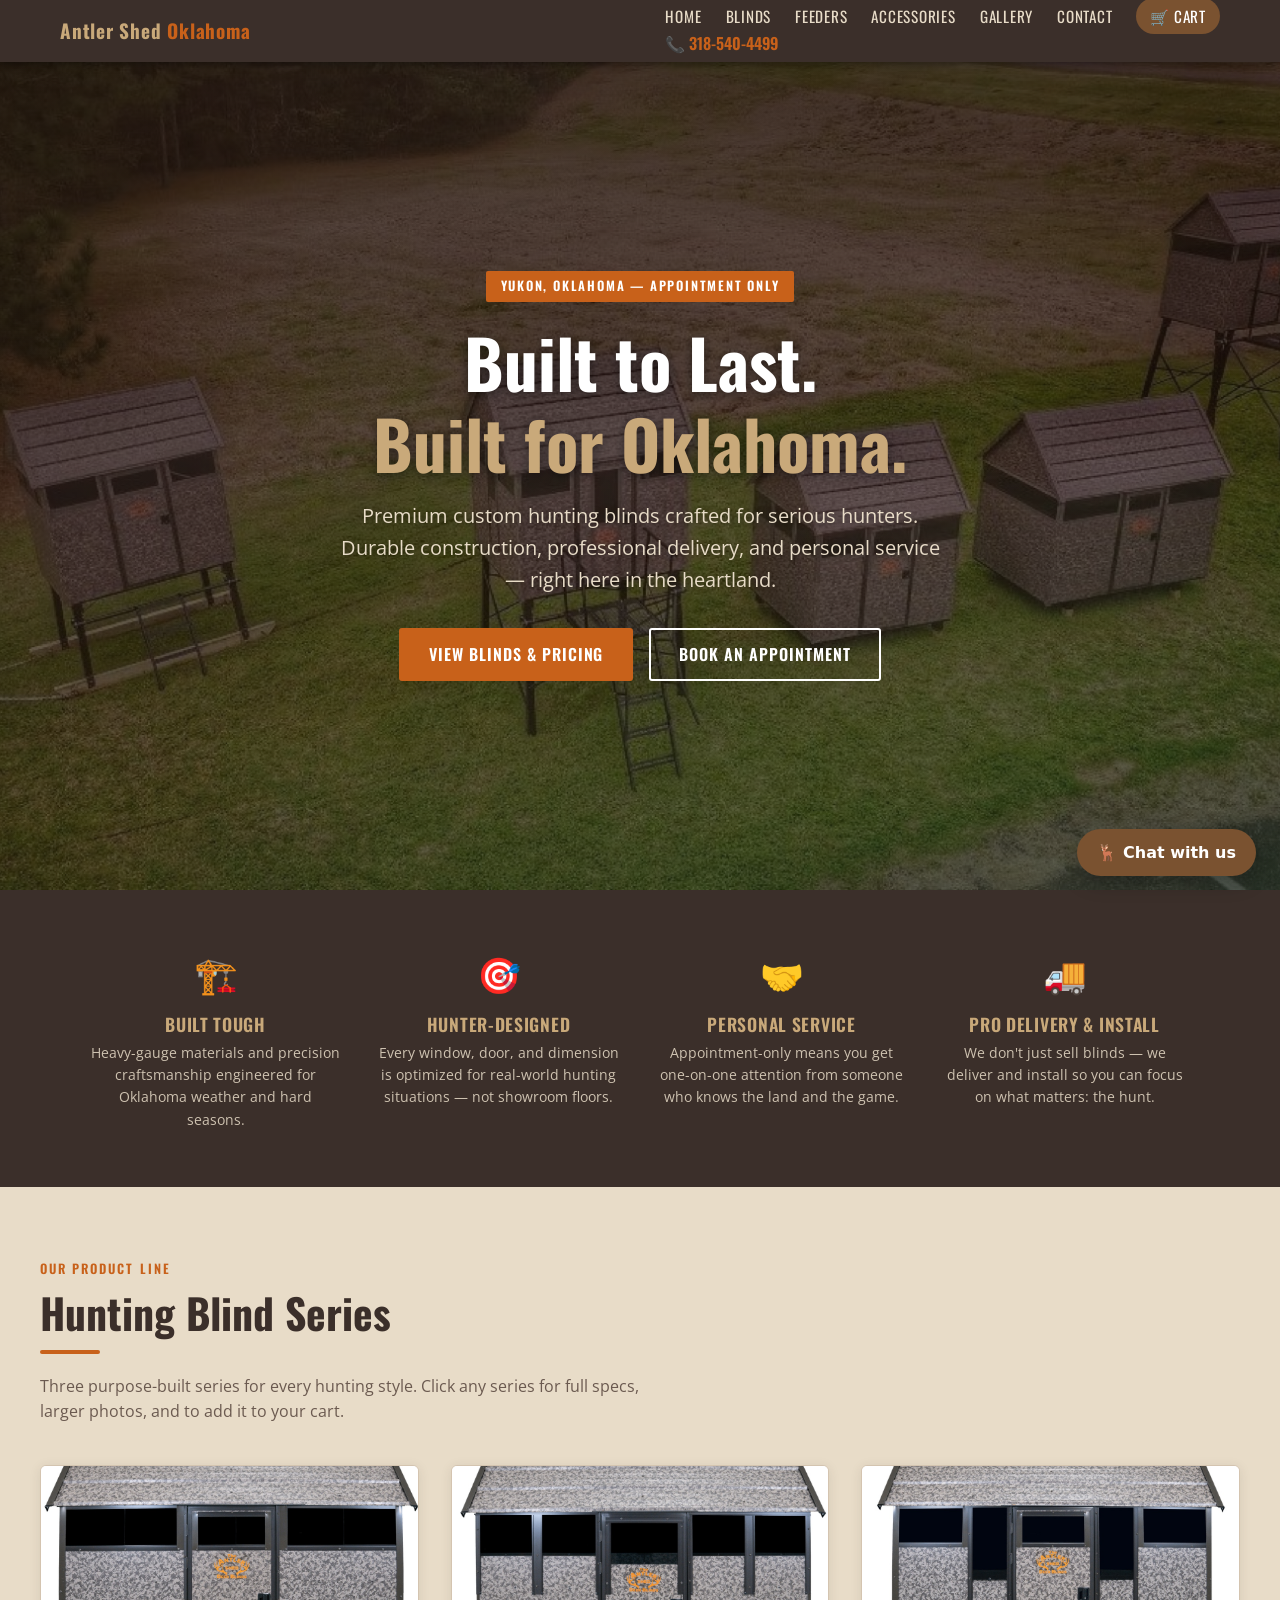
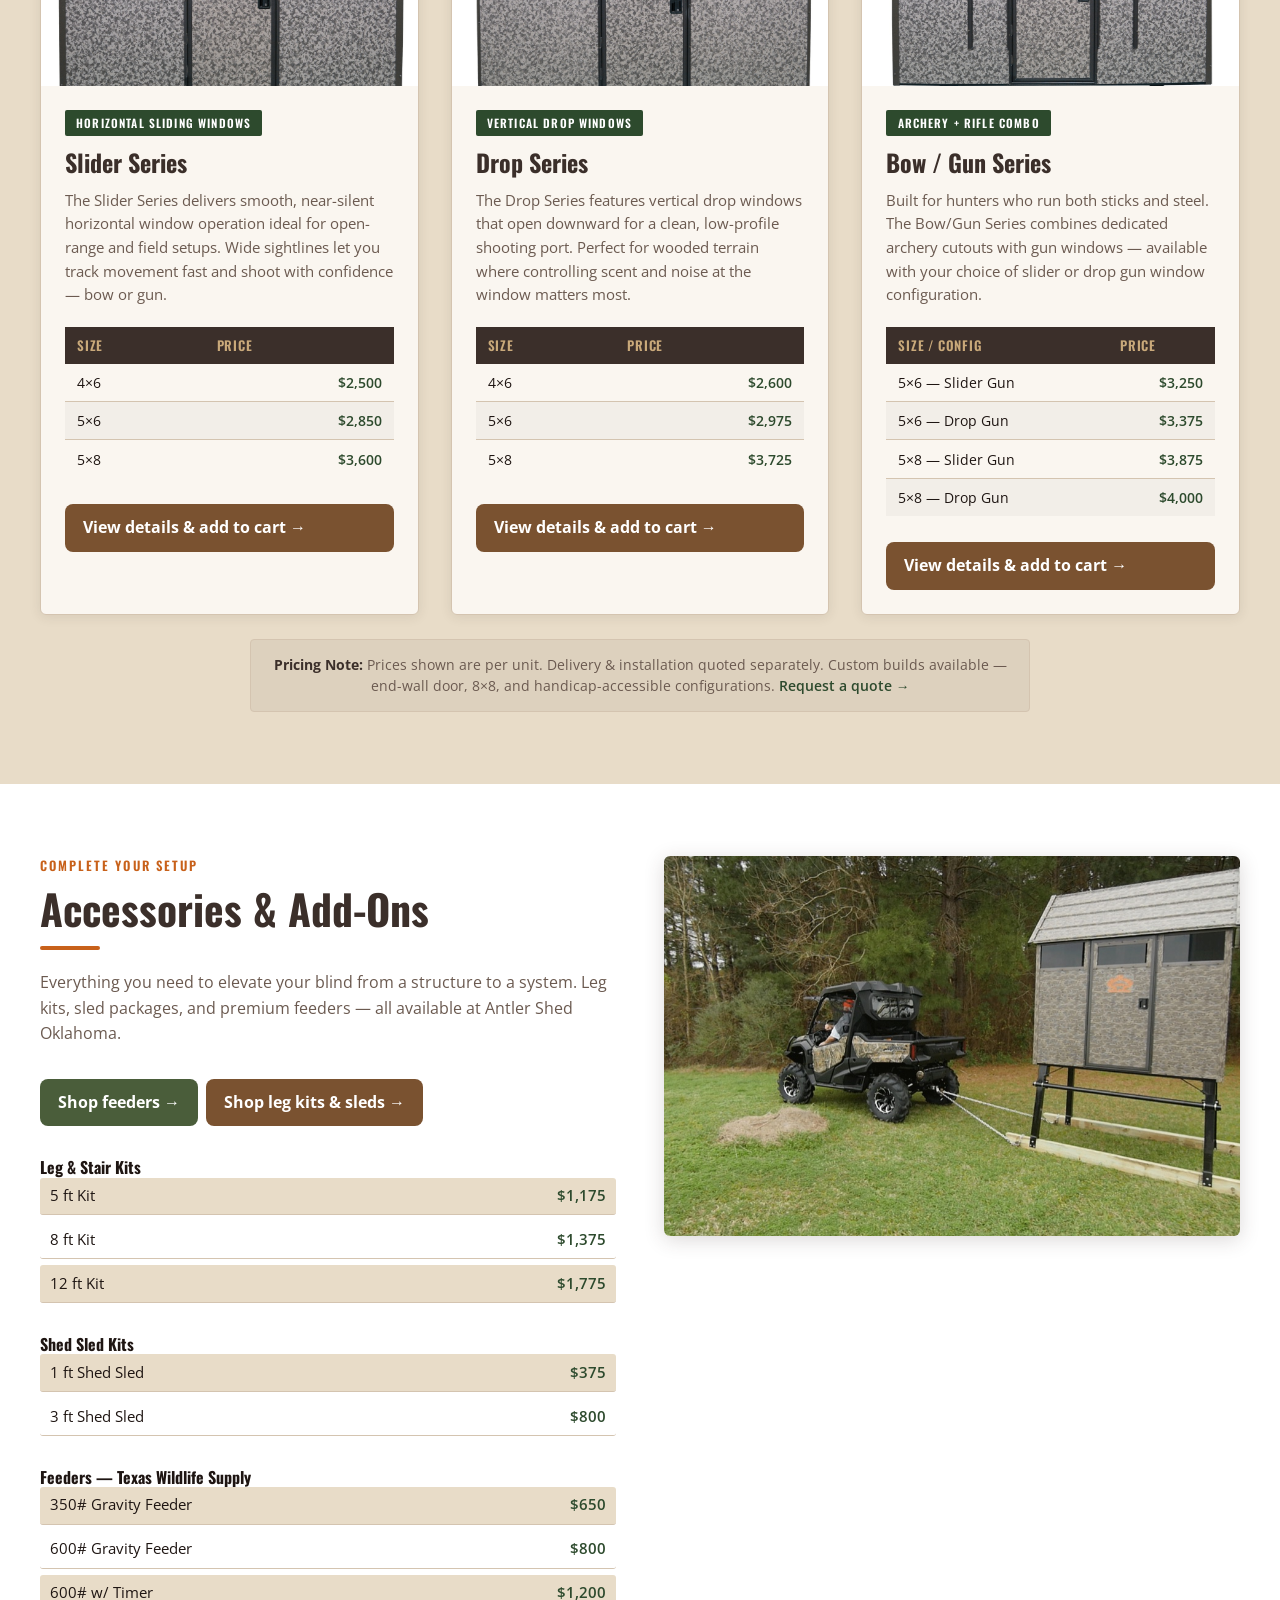
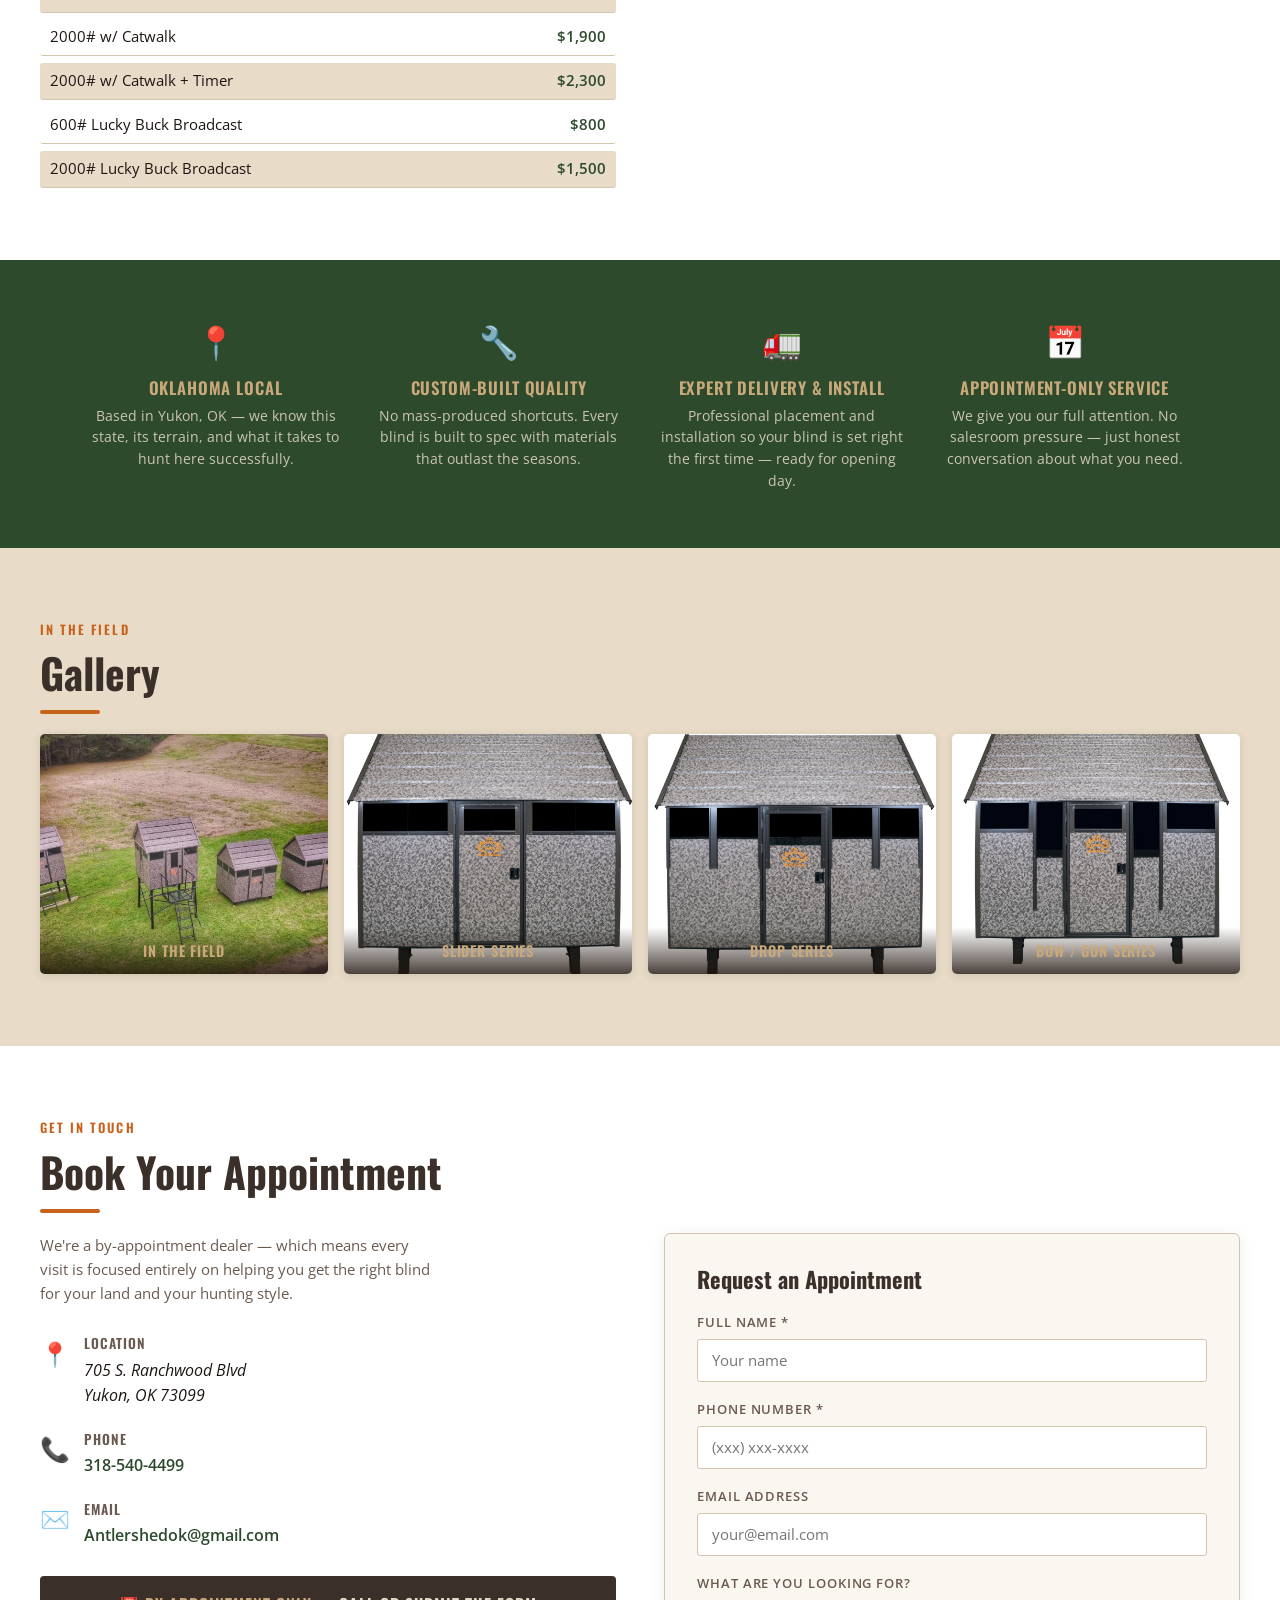
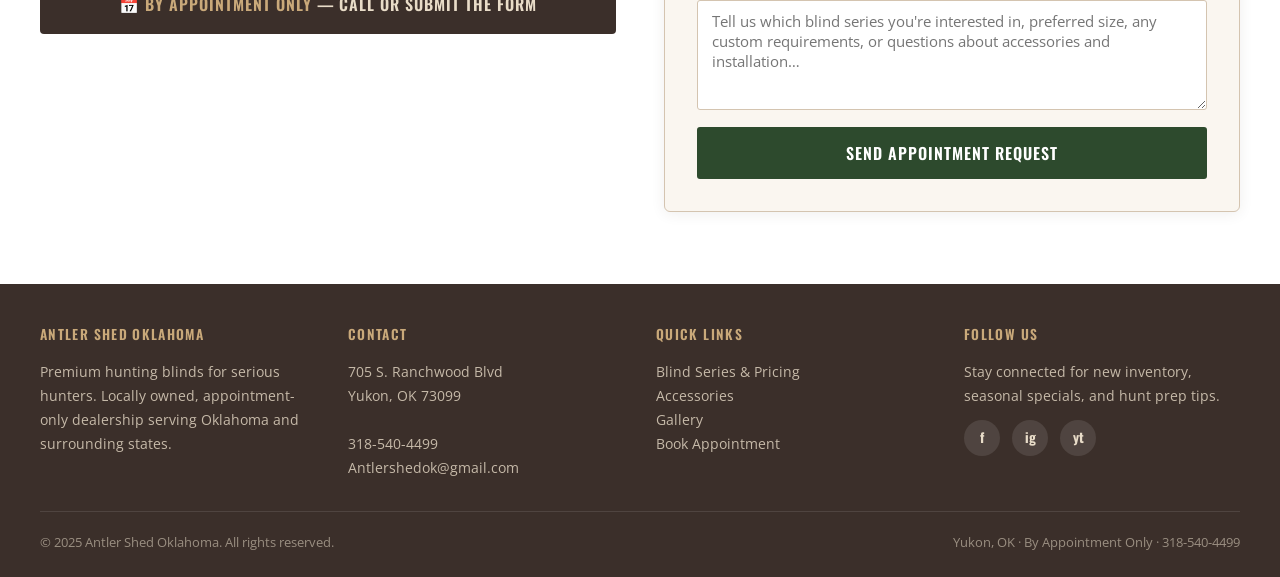
==== commit 79310463: "Split Feeders into own tab; Accessories = leg kits + sleds only" ====
--- a/index.html
+++ b/index.html
@@ -201,8 +201,9 @@
       <ul class="nav-links">
         <li><a href="#home">Home</a></li>
         <li><a href="#blinds">Blinds</a></li>
+        <li><a href="product.html?series=feeders">Feeders</a></li>
         <li><a href="#accessories">Accessories</a></li>
-        <li><a href="#gallery">Gallery</a></li>
+        <li><a href="gallery.html">Gallery</a></li>
         <li><a href="#contact">Contact</a></li>
         <li><a href="cart.html" style="background:#7a5230;color:#fff;padding:7px 14px;border-radius:20px">🛒 Cart <span class="cart-badge" style="background:#e0852f;color:#fff;border-radius:20px;padding:0 7px;font-size:12px;display:none">0</span></a></li>
       </ul>
@@ -341,7 +342,7 @@
         <h2 class="section-title">Accessories &amp; Add-Ons</h2>
         <div class="divider"></div>
         <p class="section-sub" style="margin-bottom:2rem">Everything you need to elevate your blind from a structure to a system. Leg kits, sled packages, and premium feeders — all available at Antler Shed Oklahoma.</p>
-        <p style="margin-bottom:2rem"><a href="product.html?series=accessories" style="display:inline-block;background:#7a5230;color:#fff;padding:11px 18px;border-radius:8px;text-decoration:none;font-weight:700">Shop accessories &amp; add to cart →</a></p>
+        <p style="margin-bottom:2rem"><a href="product.html?series=feeders" style="display:inline-block;background:#4a5d3a;color:#fff;padding:11px 18px;border-radius:8px;text-decoration:none;font-weight:700;margin-right:8px">Shop feeders →</a><a href="product.html?series=accessories" style="display:inline-block;background:#7a5230;color:#fff;padding:11px 18px;border-radius:8px;text-decoration:none;font-weight:700">Shop leg kits &amp; sleds →</a></p>
 
         <div class="acc-groups">
 
@@ -525,7 +526,7 @@
         <h5>Quick Links</h5>
         <p><a href="#blinds">Blind Series &amp; Pricing</a><br>
         <a href="#accessories">Accessories</a><br>
-        <a href="#gallery">Gallery</a><br>
+        <a href="gallery.html">Gallery</a><br>
         <a href="#contact">Book Appointment</a></p>
       </div>
       <div class="footer-col">
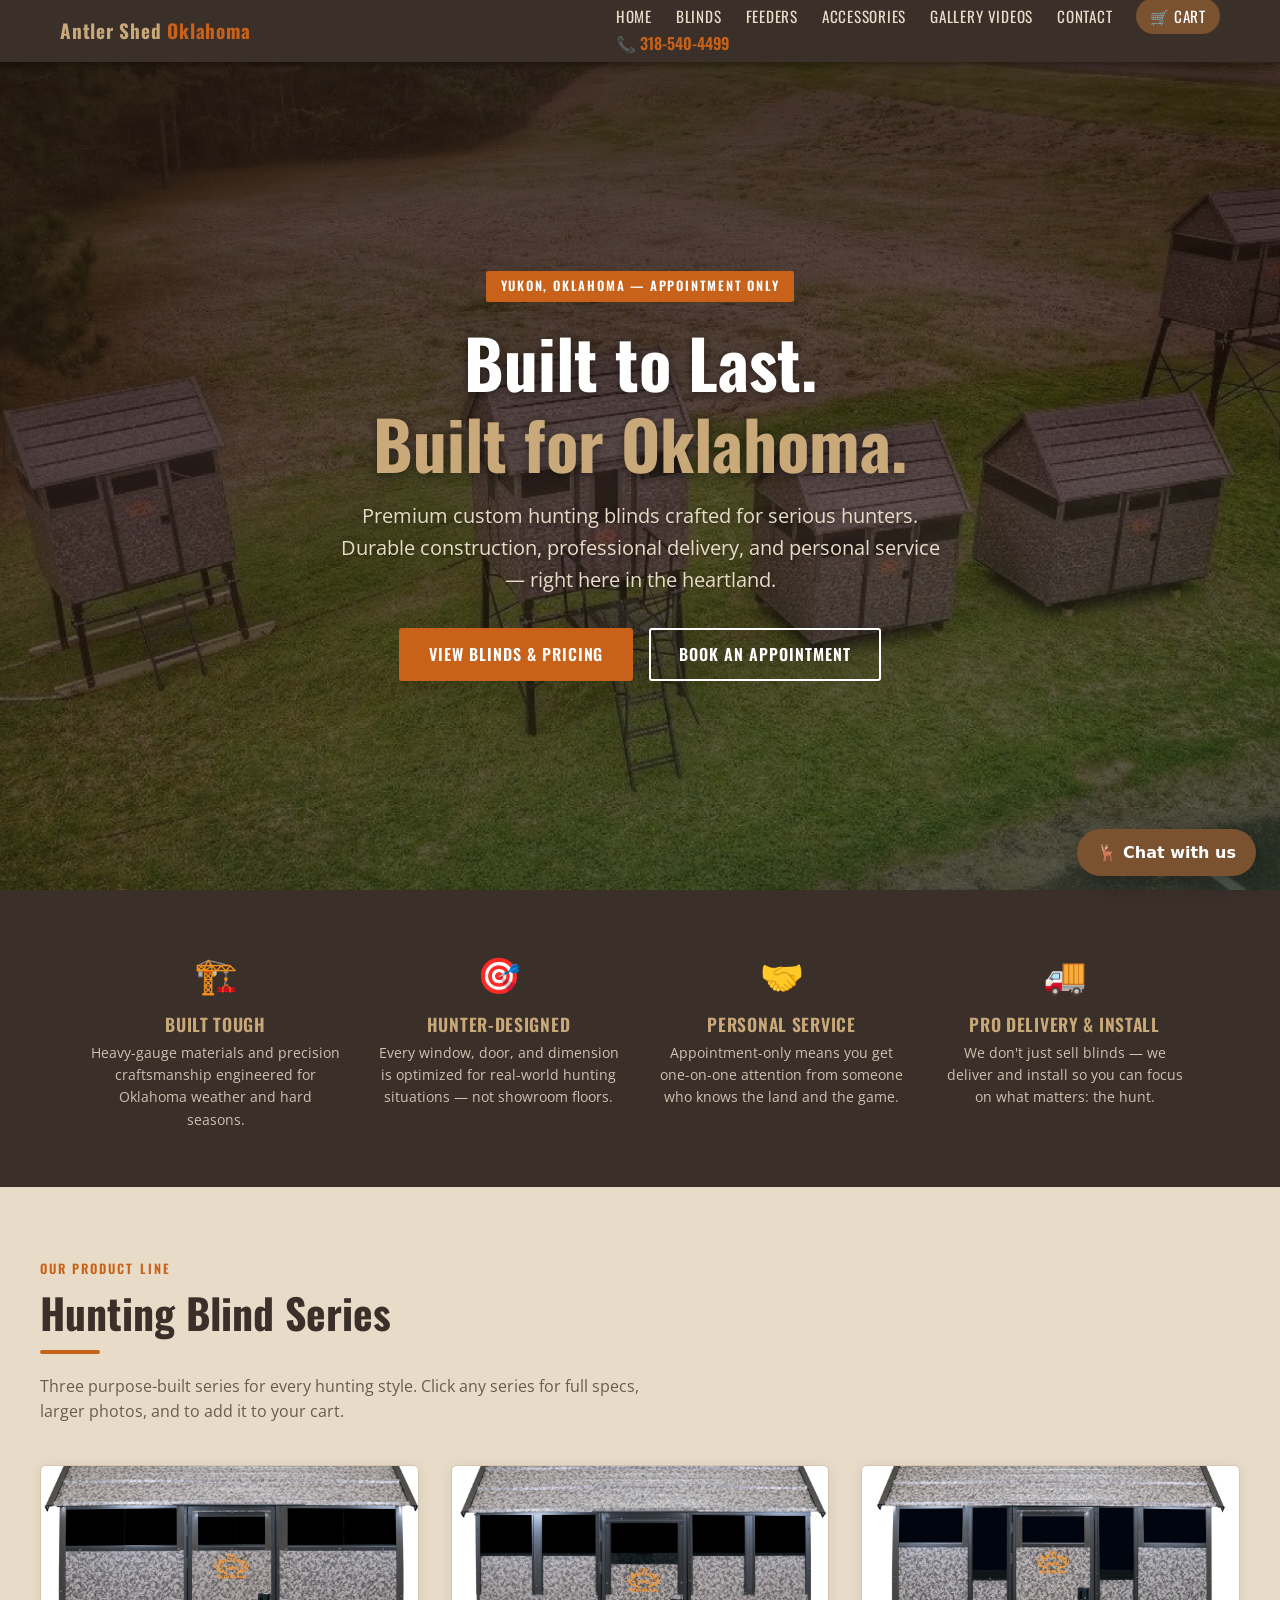
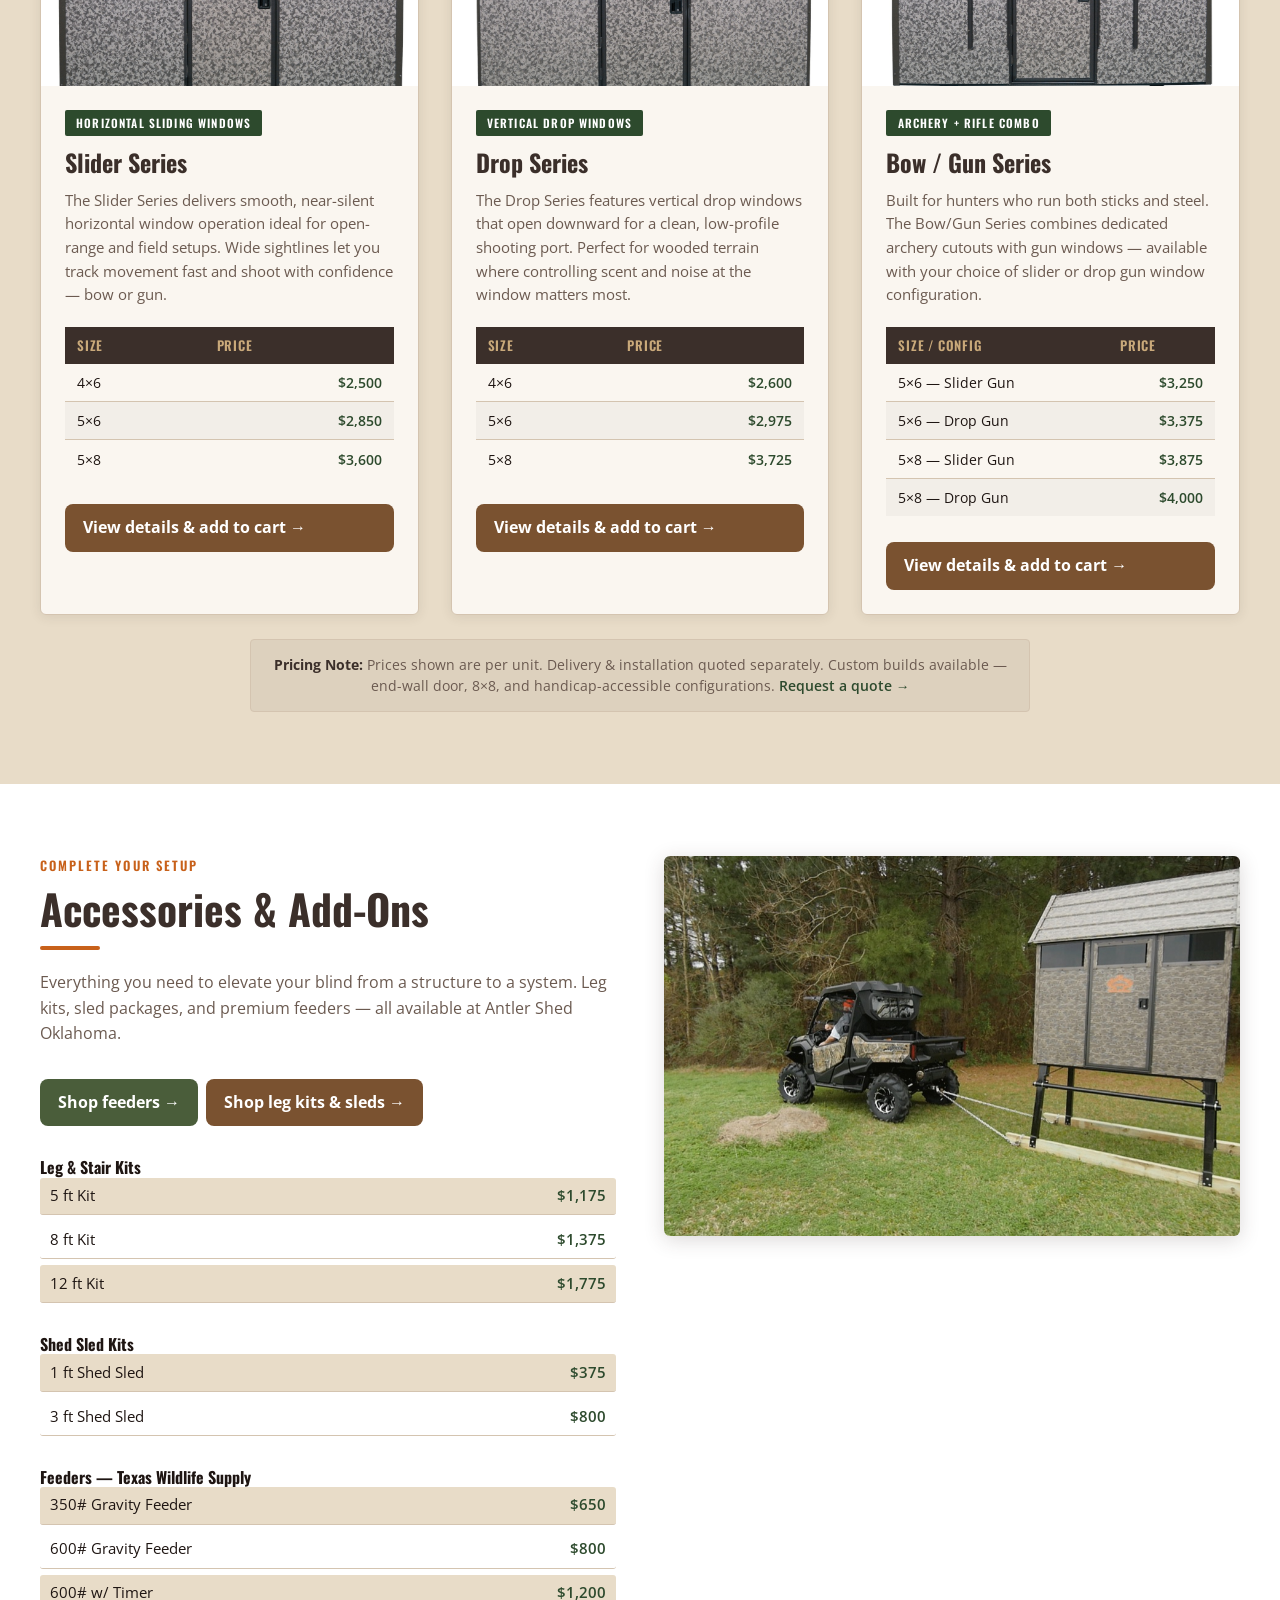
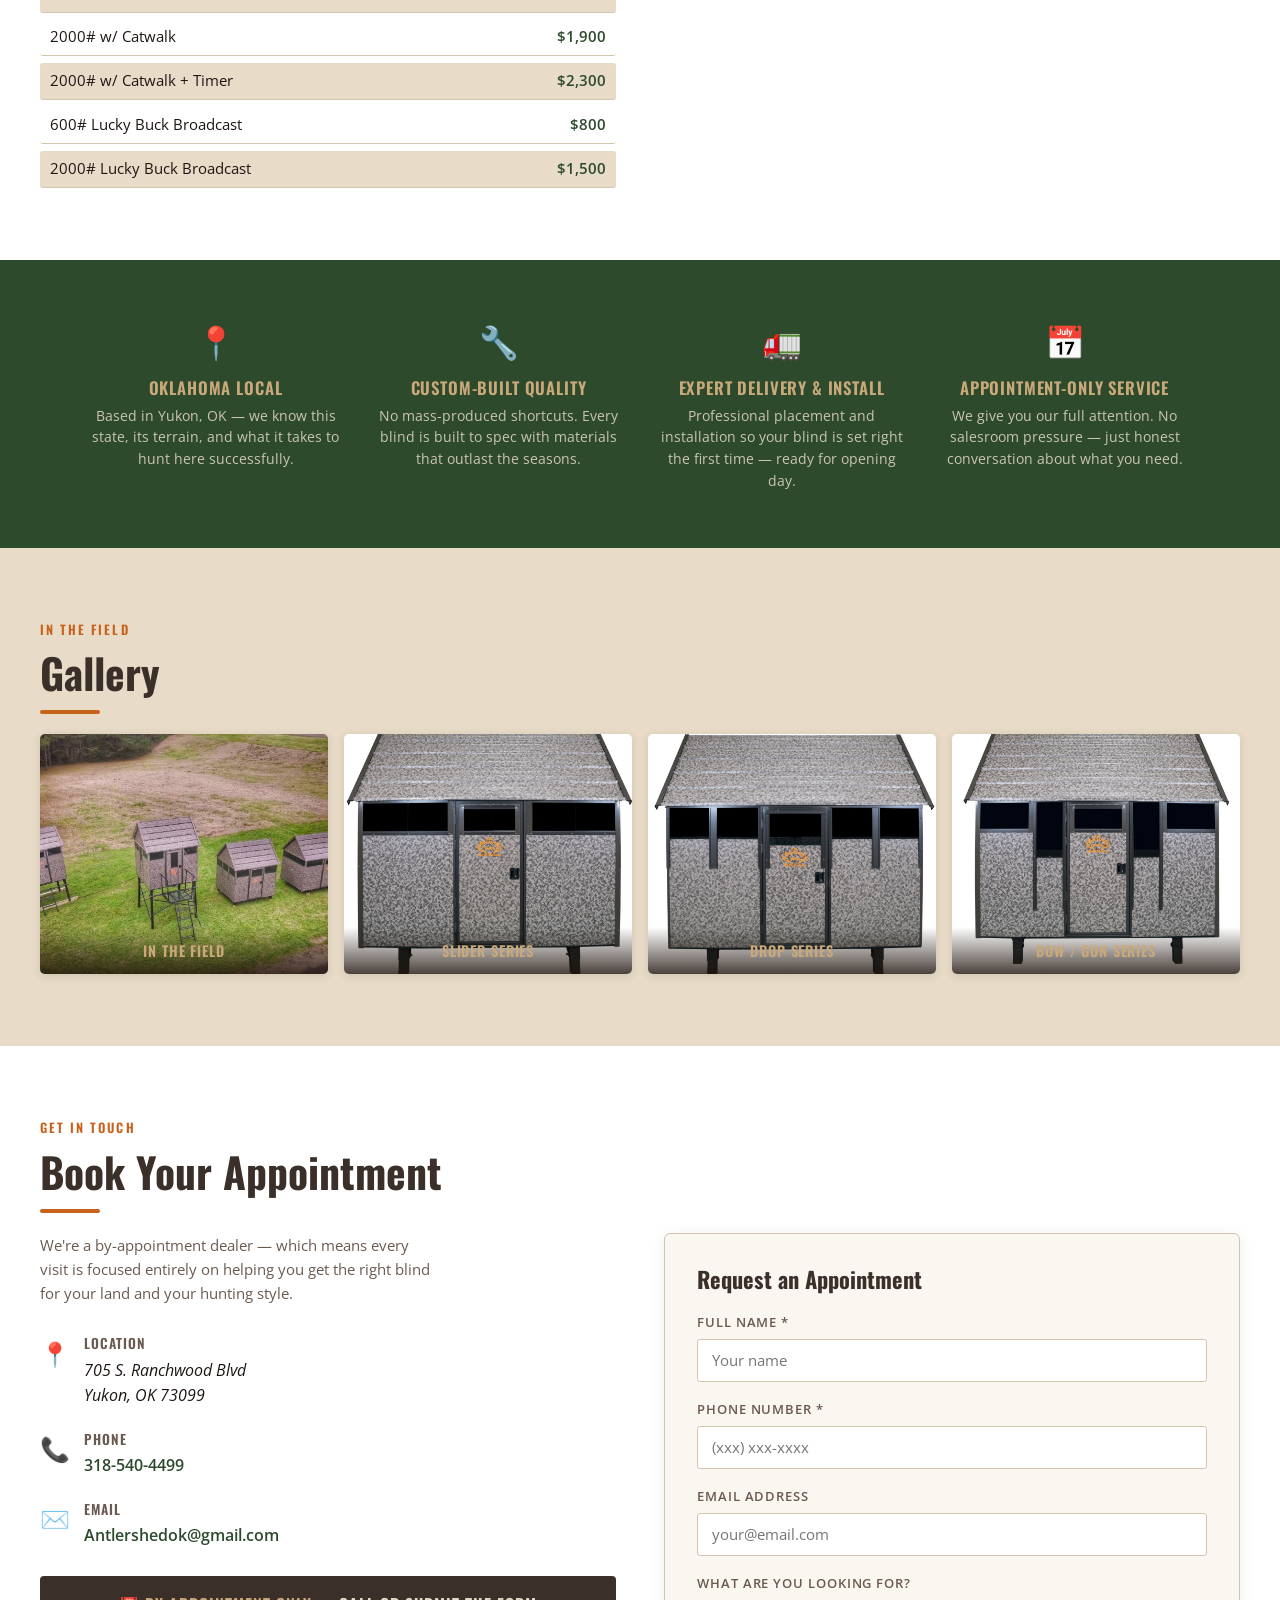
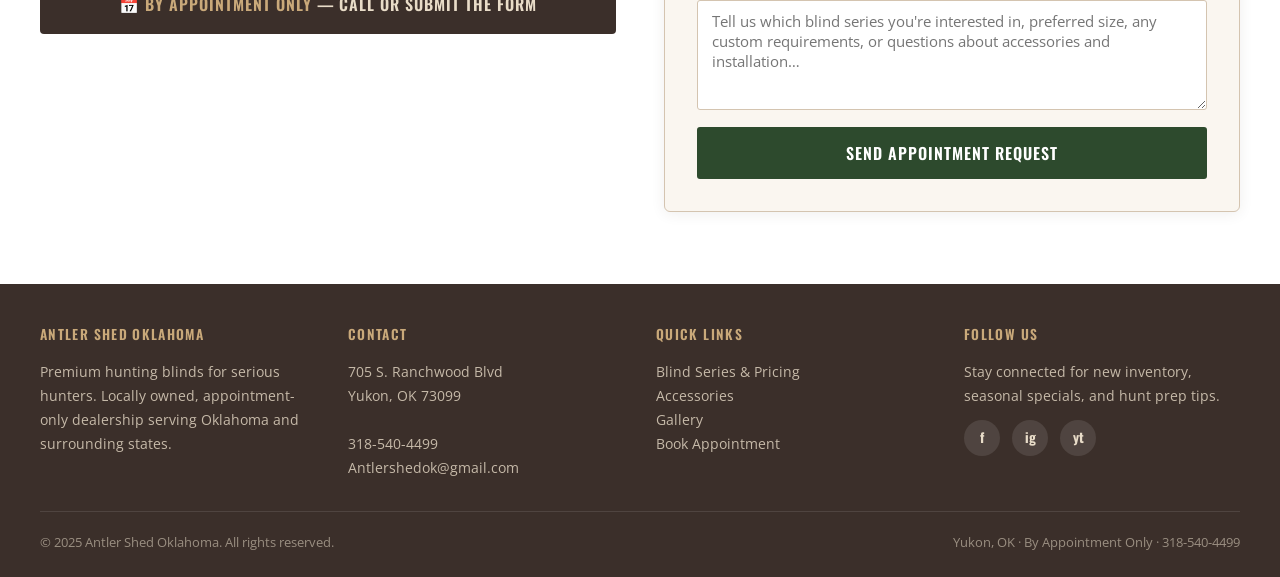
==== commit 0deb7356: "Add Video Library page (12 YouTube embeds) + Videos nav link Co-Authored-By: Claude Opus 4.8 <norepl" ====
--- a/index.html
+++ b/index.html
@@ -200,10 +200,11 @@
     <div class="nav-menu" id="navMenu">
       <ul class="nav-links">
         <li><a href="#home">Home</a></li>
-        <li><a href="#blinds">Blinds</a></li>
+        <li><a href="product.html?cat=blinds">Blinds</a></li>
         <li><a href="product.html?series=feeders">Feeders</a></li>
-        <li><a href="#accessories">Accessories</a></li>
-        <li><a href="gallery.html">Gallery</a></li>
+        <li><a href="product.html?series=accessories">Accessories</a></li>
+        <li><a href="gallery.html">Gallery</a>
+    <a href="videos.html">Videos</a></li>
         <li><a href="#contact">Contact</a></li>
         <li><a href="cart.html" style="background:#7a5230;color:#fff;padding:7px 14px;border-radius:20px">🛒 Cart <span class="cart-badge" style="background:#e0852f;color:#fff;border-radius:20px;padding:0 7px;font-size:12px;display:none">0</span></a></li>
       </ul>
@@ -221,7 +222,7 @@
     <h1>Built to Last.<br><span>Built for Oklahoma.</span></h1>
     <p class="hero-sub">Premium custom hunting blinds crafted for serious hunters. Durable construction, professional delivery, and personal service — right here in the heartland.</p>
     <div class="hero-ctas">
-      <a href="#blinds" class="btn btn-primary">View Blinds &amp; Pricing</a>
+      <a href="product.html?cat=blinds" class="btn btn-primary">View Blinds &amp; Pricing</a>
       <a href="#contact" class="btn btn-outline">Book an Appointment</a>
     </div>
   </div>
